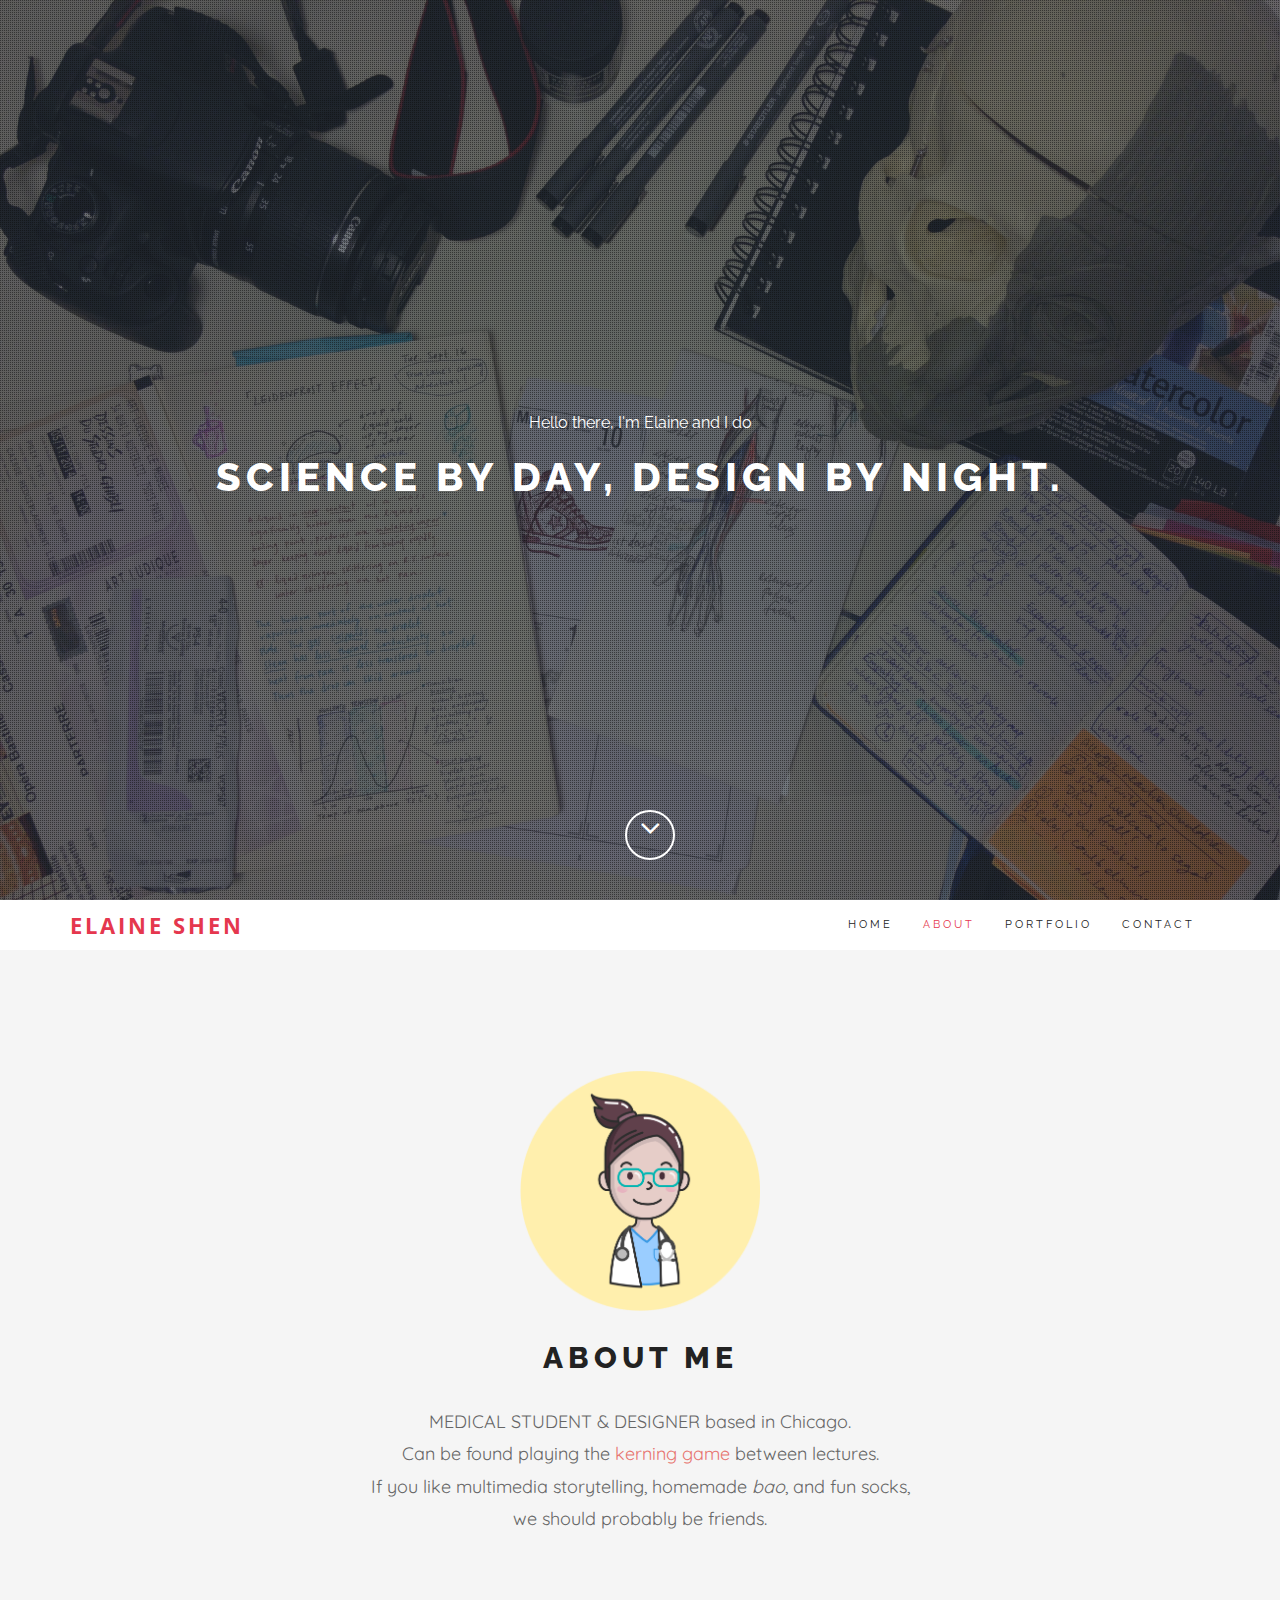
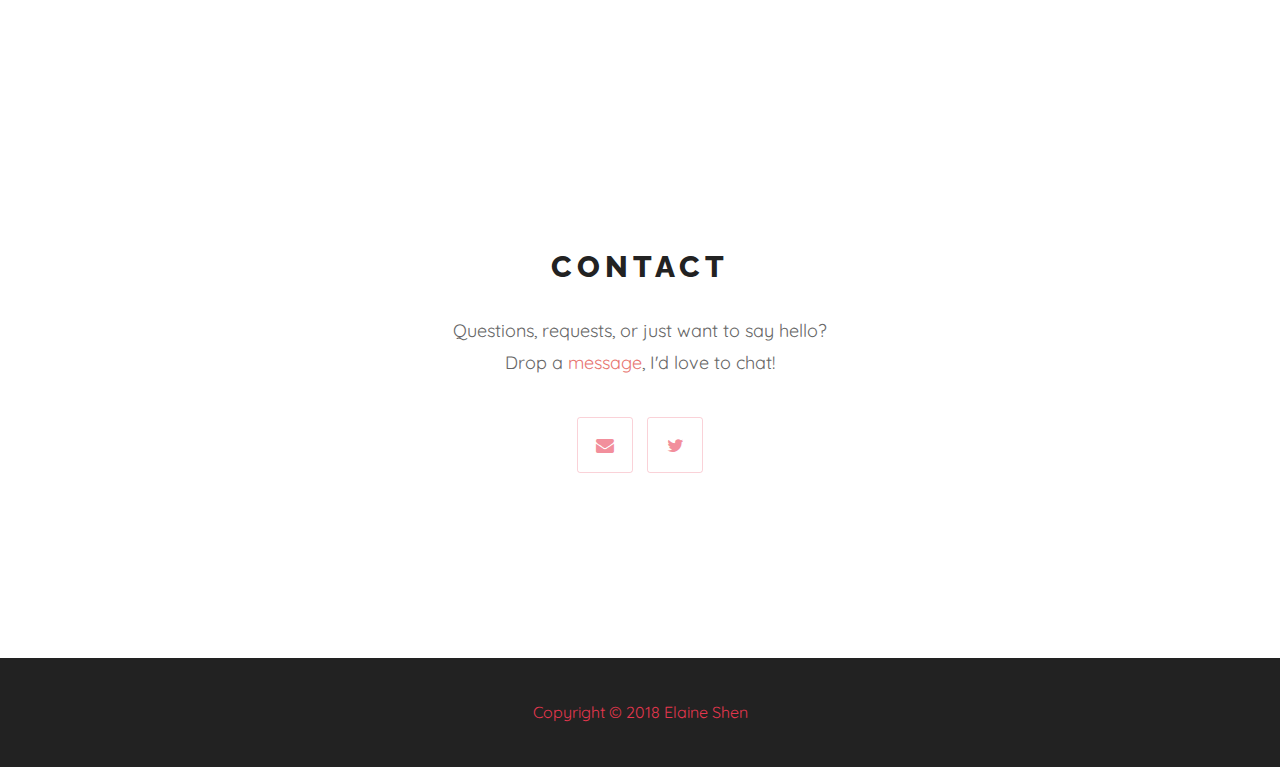
==== index.html @ 1cf5245b "first upload" ====
<!DOCTYPE html>
<html lang="en">
<head>
	<meta charset="UTF-8">
	<meta name="viewport" content="width=device-width, initial-scale=1.0">
	<meta name="description" content="">
	<meta name="author" content="">

	<title>Elaine Shen</title>

	<!-- CSS -->
	<link href="assets/bootstrap/css/bootstrap.min.css" rel="stylesheet" media="screen">
	<link href="assets/css/font-awesome.min.css" rel="stylesheet" media="screen">
	<link href="assets/css/simple-line-icons.css" rel="stylesheet" media="screen">
	<link href="assets/css/animate.css" rel="stylesheet">

    
	<!-- Custom styles CSS -->
	<link href="assets/css/style.css" rel="stylesheet" media="screen">
    
    <script src="assets/js/modernizr.custom.js"></script>
       
</head>
<body>

	<!-- Preloader -->

	<div id="preloader">
		<div id="status"></div>
	</div>

	<!-- Home start -->

	<section id="home" class="pfblock-image screen-height">
        <div class="home-overlay"></div>
		<div class="intro">
			<div class="start">Hello there, I'm Elaine and I do</div>
			<h1>Science by day, design by night.</h1>
		</div>

        <a href="#about">
		<div class="scroll-down">
            <span>
                <i class="fa fa-angle-down fa-2x"></i>
            </span>
		</div>
        </a>

	</section>

	<!-- Home end -->

	<!-- Navigation start -->

	<header class="header">

		<nav class="navbar navbar-custom" role="navigation">

			<div class="container">

				<div class="navbar-header">
					<button type="button" class="navbar-toggle" data-toggle="collapse" data-target="#custom-collapse">
						<span class="sr-only">Toggle navigation</span>
						<span class="icon-bar"></span>
						<span class="icon-bar"></span>
						<span class="icon-bar"></span>
					</button>
					<a class="navbar-brand" href="index.html">elaine shen</a>
				</div>

				<div class="collapse navbar-collapse" id="custom-collapse">
					<ul class="nav navbar-nav navbar-right">
						<li><a href="#home">Home</a></li>
						<li><a href="#about">About</a></li>
                        <li><a href="#portfolio">Portfolio</a></li>
                        <!--<li><a href="#resume">Resume</a></li>-->
						<!--<li><a href="#testimonials">Testimonials</a></li>-->
						<li><a href="#contact">Contact</a></li>
					</ul>
				</div>

			</div><!-- .container -->

		</nav>

	</header>

	<!-- Navigation end -->

    <!-- about start -->

	<section id="about" class="pfblock pfblock-gray">
		<div class="container">

			<div class="row">

				<div class="col-sm-6 col-sm-offset-3">
					<center><img src="assets/images/elaine_scrubs_circle.png" alt="prof_pic" style="width:240px;height:240px;"></center>
					<br>


						<h2 class="pfblock-title"> About Me</h2>
						<div class="pfblock-subtitle">
							<div>MEDICAL STUDENT & DESIGNER based in Chicago. <br>Can be found playing the <a href link="http://type.method.ac/" target="_blank">kerning game</a> between lectures. <br>If you like multimedia storytelling, homemade <i>bao</i>, and fun socks, we should probably be friends.</div><br><br>
<!--underline hover button
<div class="row">
<div class="col-sm-12">
<section class="under">
  <a>
    <span class="text" onclick="window.open('resume.pdf','mywindow');" style="cursor: pointer;"><strong>RESUME</strong></span>
    <span class="line -right"></span>
    <span class="line -top"></span>
    <span class="line -left"></span>
    <span class="line -bottom"></span>
  </a>
</section>
</div> -->

				</div>

			</div><!-- .row -->
		</div><!-- .container -->
	</section>

	<!-- Services end -->
    
	<!-- Portfolio start -->

	<section id="portfolio" class="pfblock">
		<div class="container">
			
			<div class="row">
				<div class="col-sm-6 col-sm-offset-3">
					<div class="pfblock-header wow fadeInUp">
						<h2 class="pfblock-title">Portfolio</h2>
						<div class="pfblock-subtitle">
							I practice storytelling through a diverse array of media. Check out each project to see my creative process.

						</div>
					</div>
				</div>

			</div><!-- .row end -->

            <div class="row"> <!--grid row-->
                
                <!-- box1 -->
                <div class="col-xs-12 col-sm-6 col-md-6">
                    <div class="grid wow zoomIn" onclick="window.open('graphics.html','mywindow');" style="cursor: pointer;">
                        <figure class="effect-bubba">
                            <img src="assets/images/spacey_empty.jpg" alt="img01"/>
                            <figcaption>
                                <h2>Graphic <span>Design</span></h2>
                                <p>Various graphics I've made for magazines, self study, and commission. <br>After Effects, Illustrator, Photoshop<br> </p>
                            </figcaption>			
                        </figure>
                    </div>
                </div>


                <!-- box2 -->
                <div class="col-xs-12 col-sm-6 col-md-6">
                    <div class="grid wow zoomIn" onclick="window.open('https://medium.com/@elainezshen/diy-electronic-drumset-for-drummania-bbcb6524e335','mywindow');" style="cursor: pointer;">
                        <figure class="effect-bubba">
                            <img src="assets/images/edrum_small.jpg" alt="img01"/>
                            <figcaption>
                                <h2>DIY ELECTRONIC <span>DRUMSET</span></h2>
                                <p>Modded game controller + arduino --> electronic drums for DrumMania</p>
                            </figcaption>			
                        </figure>
                    </div>
                </div>

                                <!-- box3 -->
                <div class="col-xs-12 col-sm-6 col-md-6">
                    <div class="grid wow zoomIn" onclick="window.open('interactive.html','mywindow');" style="cursor: pointer;">
                        <figure class="effect-bubba">
                            <img src="assets/images/cuba_small.jpg" alt="img01"/>
                            <figcaption>
                                <h2>INTERACTIVE<span><br>JOURNALISM</span></h2>
                                <p> A case on study abroad experiences in Cuba. <br>HTML, CSS, D3.js, data visualization</p>
                            </figcaption>			
                        </figure>
                    </div>
                </div>

    			<!-- box4 -->
                <div class="col-xs-12 col-sm-6 col-md-6">
                    <div class="grid wow zoomIn" onclick="window.open('ipad.html','mywindow');" style="cursor: pointer;">
                        <figure class="effect-bubba">
                            <img src="assets/images/public_health_cover.png" alt="img01"/>
                            <figcaption>
                                <h2>ART & <span>PUBLIC HEALTH</span></h2>
                                <p>Interactive News iPad App: Digital Publishing, InDesign, Illustrator</p>
                            </figcaption>			
                        </figure>
                    </div>
                </div>  
            
                <!-- box5 -->
                <div class="col-xs-12 col-sm-6 col-md-6">
                    <div class="grid wow zoomIn" onclick="window.open('ignite_portfolio.pdf','mywindow');" style="cursor: pointer;">
                        <figure class="effect-bubba">
                            <img src="assets/images/lurie_hospital.jpg" alt="lurie_hospital"/>
                            <figcaption>
                                <h2>Hand Hygiene Campaign<br><span>Lurie Children's Hospital</span></h2>
                                <p>User Experience Design, <br>healthcare quality & safety, branding</p>
                            </figcaption>			
                        </figure>
                    </div>
                </div>

                <!-- box6 -->
                <div class="col-xs-12 col-sm-6 col-md-6">
                    <div class="grid wow zoomIn" onclick="window.open('diabetes.html','mywindow');" style="cursor: pointer;">
                        <figure class="effect-bubba">
                            <img src="assets/images/beijing_bg.png" alt="beijing"/>
                            <figcaption>
                                <h2>Global Health <span><br>Ethnography</span></h2>
                                <p>Stories from Beijing, China on the Role of Family Support within Diabetic Communities</p>
                            </figcaption>			
                        </figure>
                    </div>
                </div>
            </div> <!--end grid row -->

		</div><!-- .container -->

	</section>

	<!-- Portfolio end -->

	<!-- Contact start -->

	<section id="contact" class="pfblock">
		<div class="container">
			<div class="row">

				<div class="col-sm-6 col-sm-offset-3">

					<div class="pfblock-header">
						<h2 class="pfblock-title">Contact</h2>
						<div class="pfblock-subtitle">
							Questions, requests, or just want to say hello?<br>Drop a <a href="mailto:elainezshen@email.com"> message</a>, I'd love to chat!</br></br>
						</div>

			<div class="row">

				<div class="col-sm-12">
					<ul class="social-links">
						<li><a href="mailto:elainezshen@email.com" target="_blank class="wow fadeInUp" data-wow-delay=".1s"><i class="fa fa-envelope"></i></a></li>
						<li><a href="https://twitter.com/elainezshen" target="_blank class="wow fadeInUp" data-wow-delay=".3s"><i class="fa fa-twitter"></i></a></li>
						
					</ul>
				</div>

			</div>
					

				</div>

			</div><!-- .row -->

			
		</div><!-- .container -->
	</section>

	<!-- Contact end -->

	<!-- Footer start -->

	<footer id="footer">
		<div class="container">
			<div class="row">

				<p class="copyright">
                        Copyright © 2018 Elaine Shen </a>
				</p>

			</div><!-- .row -->
		</div><!-- .container -->
	</footer>

	<!-- Footer end -->

	<!-- Scroll to top -->

	<div class="scroll-up">
		<a href="#home"><i class="fa fa-angle-up"></i></a>
	</div>
    
    <!-- Scroll to top end-->

	<!-- Javascript files -->

	<script src="assets/js/jquery-1.11.1.min.js"></script>
	<script src="assets/bootstrap/js/bootstrap.min.js"></script>
	<script src="assets/js/jquery.parallax-1.1.3.js"></script>
	<script src="assets/js/imagesloaded.pkgd.js"></script>
	<script src="assets/js/jquery.sticky.js"></script>
	<script src="assets/js/smoothscroll.js"></script>
	<script src="assets/js/wow.min.js"></script>
    <script src="assets/js/jquery.easypiechart.js"></script>
    <script src="assets/js/waypoints.min.js"></script>
    <script src="assets/js/jquery.cbpQTRotator.js"></script>
	<script src="assets/js/custom.js"></script>

</body>
</html>
---- assets/css/simple-line-icons.css ----
@font-face {
	font-family: 'Simple-Line-Icons';
	src:url('../fonts/Simple-Line-Icons.eot');
	src:url('../fonts/Simple-Line-Icons.eot?#iefix') format('embedded-opentype'),
		url('../fonts/Simple-Line-Icons.woff') format('woff'),
		url('../fonts/Simple-Line-Icons.ttf') format('truetype'),
		url('../fonts/Simple-Line-Icons.svg#Simple-Line-Icons') format('svg');
	font-weight: normal;
	font-style: normal;
}

/* Use the following CSS code if you want to use data attributes for inserting your icons */
[data-icon]:before {
	font-family: 'Simple-Line-Icons';
	content: attr(data-icon);
	speak: none;
	font-weight: normal;
	font-variant: normal;
	text-transform: none;
	line-height: 1;
	-webkit-font-smoothing: antialiased;
	-moz-osx-font-smoothing: grayscale;
}

/* Use the following CSS code if you want to have a class per icon */
/*
Instead of a list of all class selectors,
you can use the generic selector below, but it's slower:
[class*="icon-"] {
*/
.icon-user-female, .icon-user-follow, .icon-user-following, .icon-user-unfollow, .icon-trophy, .icon-screen-smartphone, .icon-screen-desktop, .icon-plane, .icon-notebook, .icon-moustache, .icon-mouse, .icon-magnet, .icon-energy, .icon-emoticon-smile, .icon-disc, .icon-cursor-move, .icon-crop, .icon-credit-card, .icon-chemistry, .icon-user, .icon-speedometer, .icon-social-youtube, .icon-social-twitter, .icon-social-tumblr, .icon-social-facebook, .icon-social-dropbox, .icon-social-dribbble, .icon-shield, .icon-screen-tablet, .icon-magic-wand, .icon-hourglass, .icon-graduation, .icon-ghost, .icon-game-controller, .icon-fire, .icon-eyeglasses, .icon-envelope-open, .icon-envelope-letter, .icon-bell, .icon-badge, .icon-anchor, .icon-wallet, .icon-vector, .icon-speech, .icon-puzzle, .icon-printer, .icon-present, .icon-playlist, .icon-pin, .icon-picture, .icon-map, .icon-layers, .icon-handbag, .icon-globe-alt, .icon-globe, .icon-frame, .icon-folder-alt, .icon-film, .icon-feed, .icon-earphones-alt, .icon-earphones, .icon-drop, .icon-drawer, .icon-docs, .icon-directions, .icon-direction, .icon-diamond, .icon-cup, .icon-compass, .icon-call-out, .icon-call-in, .icon-call-end, .icon-calculator, .icon-bubbles, .icon-briefcase, .icon-book-open, .icon-basket-loaded, .icon-basket, .icon-bag, .icon-action-undo, .icon-action-redo, .icon-wrench, .icon-umbrella, .icon-trash, .icon-tag, .icon-support, .icon-size-fullscreen, .icon-size-actual, .icon-shuffle, .icon-share-alt, .icon-share, .icon-rocket, .icon-question, .icon-pie-chart, .icon-pencil, .icon-note, .icon-music-tone-alt, .icon-music-tone, .icon-microphone, .icon-loop, .icon-logout, .icon-login, .icon-list, .icon-like, .icon-home, .icon-grid, .icon-graph, .icon-equalizer, .icon-dislike, .icon-cursor, .icon-control-start, .icon-control-rewind, .icon-control-play, .icon-control-pause, .icon-control-forward, .icon-control-end, .icon-calendar, .icon-bulb, .icon-bar-chart, .icon-arrow-up, .icon-arrow-right, .icon-arrow-left, .icon-arrow-down, .icon-ban, .icon-bubble, .icon-camcorder, .icon-camera, .icon-check, .icon-clock, .icon-close, .icon-cloud-download, .icon-cloud-upload, .icon-doc, .icon-envelope, .icon-eye, .icon-flag, .icon-folder, .icon-heart, .icon-info, .icon-key, .icon-link, .icon-lock, .icon-lock-open, .icon-magnifier, .icon-magnifier-add, .icon-magnifier-remove, .icon-paper-clip, .icon-paper-plane, .icon-plus, .icon-pointer, .icon-power, .icon-refresh, .icon-reload, .icon-settings, .icon-star, .icon-symbol-female, .icon-symbol-male, .icon-target, .icon-volume-1, .icon-volume-2, .icon-volume-off, .icon-users {
	font-family: 'Simple-Line-Icons';
	speak: none;
	font-style: normal;
	font-weight: normal;
	font-variant: normal;
	text-transform: none;
	line-height: 1;
	-webkit-font-smoothing: antialiased;
}
.icon-user-female:before {
	content: "\e000";
}
.icon-user-follow:before {
	content: "\e002";
}
.icon-user-following:before {
	content: "\e003";
}
.icon-user-unfollow:before {
	content: "\e004";
}
.icon-trophy:before {
	content: "\e006";
}
.icon-screen-smartphone:before {
	content: "\e010";
}
.icon-screen-desktop:before {
	content: "\e011";
}
.icon-plane:before {
	content: "\e012";
}
.icon-notebook:before {
	content: "\e013";
}
.icon-moustache:before {
	content: "\e014";
}
.icon-mouse:before {
	content: "\e015";
}
.icon-magnet:before {
	content: "\e016";
}
.icon-energy:before {
	content: "\e020";
}
.icon-emoticon-smile:before {
	content: "\e021";
}
.icon-disc:before {
	content: "\e022";
}
.icon-cursor-move:before {
	content: "\e023";
}
.icon-crop:before {
	content: "\e024";
}
.icon-credit-card:before {
	content: "\e025";
}
.icon-chemistry:before {
	content: "\e026";
}
.icon-user:before {
	content: "\e005";
}
.icon-speedometer:before {
	content: "\e007";
}
.icon-social-youtube:before {
	content: "\e008";
}
.icon-social-twitter:before {
	content: "\e009";
}
.icon-social-tumblr:before {
	content: "\e00a";
}
.icon-social-facebook:before {
	content: "\e00b";
}
.icon-social-dropbox:before {
	content: "\e00c";
}
.icon-social-dribbble:before {
	content: "\e00d";
}
.icon-shield:before {
	content: "\e00e";
}
.icon-screen-tablet:before {
	content: "\e00f";
}
.icon-magic-wand:before {
	content: "\e017";
}
.icon-hourglass:before {
	content: "\e018";
}
.icon-graduation:before {
	content: "\e019";
}
.icon-ghost:before {
	content: "\e01a";
}
.icon-game-controller:before {
	content: "\e01b";
}
.icon-fire:before {
	content: "\e01c";
}
.icon-eyeglasses:before {
	content: "\e01d";
}
.icon-envelope-open:before {
	content: "\e01e";
}
.icon-envelope-letter:before {
	content: "\e01f";
}
.icon-bell:before {
	content: "\e027";
}
.icon-badge:before {
	content: "\e028";
}
.icon-anchor:before {
	content: "\e029";
}
.icon-wallet:before {
	content: "\e02a";
}
.icon-vector:before {
	content: "\e02b";
}
.icon-speech:before {
	content: "\e02c";
}
.icon-puzzle:before {
	content: "\e02d";
}
.icon-printer:before {
	content: "\e02e";
}
.icon-present:before {
	content: "\e02f";
}
.icon-playlist:before {
	content: "\e030";
}
.icon-pin:before {
	content: "\e031";
}
.icon-picture:before {
	content: "\e032";
}
.icon-map:before {
	content: "\e033";
}
.icon-layers:before {
	content: "\e034";
}
.icon-handbag:before {
	content: "\e035";
}
.icon-globe-alt:before {
	content: "\e036";
}
.icon-globe:before {
	content: "\e037";
}
.icon-frame:before {
	content: "\e038";
}
.icon-folder-alt:before {
	content: "\e039";
}
.icon-film:before {
	content: "\e03a";
}
.icon-feed:before {
	content: "\e03b";
}
.icon-earphones-alt:before {
	content: "\e03c";
}
.icon-earphones:before {
	content: "\e03d";
}
.icon-drop:before {
	content: "\e03e";
}
.icon-drawer:before {
	content: "\e03f";
}
.icon-docs:before {
	content: "\e040";
}
.icon-directions:before {
	content: "\e041";
}
.icon-direction:before {
	content: "\e042";
}
.icon-diamond:before {
	content: "\e043";
}
.icon-cup:before {
	content: "\e044";
}
.icon-compass:before {
	content: "\e045";
}
.icon-call-out:before {
	content: "\e046";
}
.icon-call-in:before {
	content: "\e047";
}
.icon-call-end:before {
	content: "\e048";
}
.icon-calculator:before {
	content: "\e049";
}
.icon-bubbles:before {
	content: "\e04a";
}
.icon-briefcase:before {
	content: "\e04b";
}
.icon-book-open:before {
	content: "\e04c";
}
.icon-basket-loaded:before {
	content: "\e04d";
}
.icon-basket:before {
	content: "\e04e";
}
.icon-bag:before {
	content: "\e04f";
}
.icon-action-undo:before {
	content: "\e050";
}
.icon-action-redo:before {
	content: "\e051";
}
.icon-wrench:before {
	content: "\e052";
}
.icon-umbrella:before {
	content: "\e053";
}
.icon-trash:before {
	content: "\e054";
}
.icon-tag:before {
	content: "\e055";
}
.icon-support:before {
	content: "\e056";
}
.icon-size-fullscreen:before {
	content: "\e057";
}
.icon-size-actual:before {
	content: "\e058";
}
.icon-shuffle:before {
	content: "\e059";
}
.icon-share-alt:before {
	content: "\e05a";
}
.icon-share:before {
	content: "\e05b";
}
.icon-rocket:before {
	content: "\e05c";
}
.icon-question:before {
	content: "\e05d";
}
.icon-pie-chart:before {
	content: "\e05e";
}
.icon-pencil:before {
	content: "\e05f";
}
.icon-note:before {
	content: "\e060";
}
.icon-music-tone-alt:before {
	content: "\e061";
}
.icon-music-tone:before {
	content: "\e062";
}
.icon-microphone:before {
	content: "\e063";
}
.icon-loop:before {
	content: "\e064";
}
.icon-logout:before {
	content: "\e065";
}
.icon-login:before {
	content: "\e066";
}
.icon-list:before {
	content: "\e067";
}
.icon-like:before {
	content: "\e068";
}
.icon-home:before {
	content: "\e069";
}
.icon-grid:before {
	content: "\e06a";
}
.icon-graph:before {
	content: "\e06b";
}
.icon-equalizer:before {
	content: "\e06c";
}
.icon-dislike:before {
	content: "\e06d";
}
.icon-cursor:before {
	content: "\e06e";
}
.icon-control-start:before {
	content: "\e06f";
}
.icon-control-rewind:before {
	content: "\e070";
}
.icon-control-play:before {
	content: "\e071";
}
.icon-control-pause:before {
	content: "\e072";
}
.icon-control-forward:before {
	content: "\e073";
}
.icon-control-end:before {
	content: "\e074";
}
.icon-calendar:before {
	content: "\e075";
}
.icon-bulb:before {
	content: "\e076";
}
.icon-bar-chart:before {
	content: "\e077";
}
.icon-arrow-up:before {
	content: "\e078";
}
.icon-arrow-right:before {
	content: "\e079";
}
.icon-arrow-left:before {
	content: "\e07a";
}
.icon-arrow-down:before {
	content: "\e07b";
}
.icon-ban:before {
	content: "\e07c";
}
.icon-bubble:before {
	content: "\e07d";
}
.icon-camcorder:before {
	content: "\e07e";
}
.icon-camera:before {
	content: "\e07f";
}
.icon-check:before {
	content: "\e080";
}
.icon-clock:before {
	content: "\e081";
}
.icon-close:before {
	content: "\e082";
}
.icon-cloud-download:before {
	content: "\e083";
}
.icon-cloud-upload:before {
	content: "\e084";
}
.icon-doc:before {
	content: "\e085";
}
.icon-envelope:before {
	content: "\e086";
}
.icon-eye:before {
	content: "\e087";
}
.icon-flag:before {
	content: "\e088";
}
.icon-folder:before {
	content: "\e089";
}
.icon-heart:before {
	content: "\e08a";
}
.icon-info:before {
	content: "\e08b";
}
.icon-key:before {
	content: "\e08c";
}
.icon-link:before {
	content: "\e08d";
}
.icon-lock:before {
	content: "\e08e";
}
.icon-lock-open:before {
	content: "\e08f";
}
.icon-magnifier:before {
	content: "\e090";
}
.icon-magnifier-add:before {
	content: "\e091";
}
.icon-magnifier-remove:before {
	content: "\e092";
}
.icon-paper-clip:before {
	content: "\e093";
}
.icon-paper-plane:before {
	content: "\e094";
}
.icon-plus:before {
	content: "\e095";
}
.icon-pointer:before {
	content: "\e096";
}
.icon-power:before {
	content: "\e097";
}
.icon-refresh:before {
	content: "\e098";
}
.icon-reload:before {
	content: "\e099";
}
.icon-settings:before {
	content: "\e09a";
}
.icon-star:before {
	content: "\e09b";
}
.icon-symbol-female:before {
	content: "\e09c";
}
.icon-symbol-male:before {
	content: "\e09d";
}
.icon-target:before {
	content: "\e09e";
}
.icon-volume-1:before {
	content: "\e09f";
}
.icon-volume-2:before {
	content: "\e0a0";
}
.icon-volume-off:before {
	content: "\e0a1";
}
.icon-users:before {
	content: "\e001";
}
---- assets/css/style.css ----
@import url(http://fonts.googleapis.com/css?family=Raleway:400,300,500,700,800);
@import url(http://fonts.googleapis.com/css?family=open+sans);
@import url(http://fonts.googleapis.com/css?family=montserrat);
@import url(http://fonts.googleapis.com/css?family=quicksand:400,300,500,700,800);



/*!
 * Clean v2.0.0
 * Homepage: http://scripteden.com
 * Copyright 2015 Script Eden
 * Licensed under MIT
*/

body {
	font: 300 16px/1.8 'quicksand', sans-serif;
	color: #666;
	overflow-x: hidden;
	font-weight:400;
}

img {
	max-width: 100%;
	height: auto;
}

a {
	color: #E7746F;
}

a:hover {
	text-decoration: none;
	color: #999;
}

/* ---------------------------------------------- /*
 * Transition elsements
/* ---------------------------------------------- */


.navbar a,
.form-control {
	-webkit-transition: all 0.4s ease-in-out 0s;
	   -moz-transition: all 0.4s ease-in-out 0s;
		-ms-transition: all 0.4s ease-in-out 0s;
		 -o-transition: all 0.4s ease-in-out 0s;
			transition: all 0.4s ease-in-out 0s;
}

a,
.btn {
	-webkit-transition: all 0.125s ease-in-out 0s;
	   -moz-transition: all 0.125s ease-in-out 0s;
		-ms-transition: all 0.125s ease-in-out 0s;
		 -o-transition: all 0.125s ease-in-out 0s;
			transition: all 0.125s ease-in-out 0s;
}

/* ---------------------------------------------- /*
 * Reset box-shadow
/* ---------------------------------------------- */

.btn,
.form-control,
.form-control:hover,
.form-control:focus,
.navbar-custom .dropdown-menu {
	-webkit-box-shadow: none;
			box-shadow: none;
}

/* ---------------------------------------------- /*
 * Typography
/* ---------------------------------------------- */

h1, h2, h3, h4, h5, h6 {
	font: 700 40px/1.2 raleway, sans-serif;
	text-transform: uppercase;
	letter-spacing: 5px;
	margin: 5px 0 5px;
	color: #222;
}

h2 {
	font-size: 30px;
	margin: 0 0 30px;
}

h3 {
	font-size: 13px;
	letter-spacing: 1px;
	margin: 0 0 5px;
}

h4 {
	font-size: 12px;
	letter-spacing: 1px;
}

h5 {
	font-size: 12px;
	letter-spacing: 1px;
	font-weight: 400;
}

h6 {
	font-size: 11px;
	letter-spacing: 1px;
	font-weight: 400;
}

/* ---------------------------------------------- /*
 * Reset border-radius
/* ---------------------------------------------- */

.btn,
.iconbox,
.progress,
#filter li,
.scroll-up a,
.form-control,
.input-group-addon {
	-webkit-border-radius: 0px;
	   -moz-border-radius: 0px;
		 -o-border-radius: 0px;
			border-radius: 0px;
}


/* ---------------------------------------------- /*
 * Input-group
/* ---------------------------------------------- */

.input-group .form-control {
	z-index: auto;
}

.input-group-addon {
	background: #D8E1E4;
	border: 2px solid #D8E1E4;
	padding: 6px 15px;
	font-weight: 700;
}

/* ---------------------------------------------- /*
 * Inputs styles
/* ---------------------------------------------- */

.form-control {
	background: #FFF;
	border: 1px solid #D8E1E4;
	font-size: 12px;
	padding: 0 15px;
}

.form-control:focus{
    border-color: rgba(135, 135, 135, 0.7);
}

.input-lg,
.form-horizontal .form-group-lg .form-control {
	height: 38px;
	font-size: 13px;
}

.input-sm,
.form-horizontal .form-group-sm .form-control {
	font-size: 11px;
	height: 30px;
}

textarea.form-control {
	padding: 15px;
    max-width: 100%;
    min-width: 100%;
}

/* ---------------------------------------------- /*
 * Custom button style
/* ---------------------------------------------- */

.btn {
	font-family: raleway, sans-serif;
	text-transform: uppercase; 
	letter-spacing: 2px;
	font-size: 25px;
	padding: 8px 26px;
	border: 0;
}

.btn:hover,
.btn:focus,
.btn:active,
.btn.active {
	outline: inherit !important;
}

/* Button size */

.btn-lg,
.btn-group-lg > .btn {
	letter-spacing: 3px;
	padding: 20px 35px;
	border-radius: 20px;
	font-size: 20px;
	cursor: pointer;
	border-color: rgba(229, 55, 78, 0.8);
	background: rgba(229, 55, 78, 0.8);
    color: #fff;
    transition: 0.3s;
}
.btn-lg:hover,
.btn-group-lg > .btn:hover{
    background: #fff;
    border-color: rgba(229, 55, 78, 0.8);
    color: rgba(229, 55, 78);
}

.btn-sm,
.btn-group-sm > .btn {
	padding: 6px 25px;
	font-size: 11px;
}

.btn-xs,
.btn-group-xs > .btn {
	padding: 5px 25px;
	font-size: 10px;
}

.btn .icon-before {
	margin-right: 6px;
}

.btn .icon-after {
	margin-left: 6px;
}

/* ---------------------------------------------- /*
 * General Styles
/* ---------------------------------------------- */

.pfblock {
	padding: 120px 0 100px;
}

.pfblock-gray {
	background: #f5f5f5;
}

.pfblock-image {
	padding: 0;
}

.calltoaction h1,
.calltoaction h2,
.calltoaction h3,
.calltoaction h4,
.calltoaction h5,
.calltoaction h6,
.pfblock-image,
.pfblock-image h1,
.pfblock-image h2,
.pfblock-image h3,
.pfblock-image h4,
.pfblock-image h5,
.pfblock-image h6 {
	color: #fff;
}

.pfblock-header {
	text-align: center;
	margin: 0 0 60px;
}

.pfblock-header-left {
	text-align: left;
}

.pfblock-header-left .pfblock-line {
	width: inherit;
	margin: 30px 0;
}

.pfblock-title{
    font-weight: 800;
}

.pfblock-subtitle {
	font-family: quicksand, "Times New Roman", Times, sans-serif;
	font-style: normal;
	font-weight: 400;
	font-size: 18px;
}

.pfblock-line {
	background: rgba(135, 135, 135, 0.5);
	width: 100px;
	height: 1px;
	margin: 30px auto;
}

.pfblock-icon {
	font-size: 32px;
}
.calltoaction *{
    text-align: center;
}
.calltoaction {
    background: url(../images/item-3.JPG);
	background-color: #222;
	background-repeat: no-repeat;
	background-position: 0 0;
	-webkit-background-size: cover;
	   -moz-background-size: cover;
		 -o-background-size: cover;
			background-size: cover;
	padding: 50px 0;
	color: #999;
}

.calltoaction h2 {
	font-size: 20px;
	letter-spacing: 1px;
	margin-bottom: 5px;
}

.calltoaction-decription{
    padding-top: 20px;
    padding-bottom: 30px;
    font-size: 20px;
    color: #fff;
}

.calltoaction-btn {
	text-align: center;
}

.calltoaction-btn > .btn {
    background: rgba(255, 255, 255, .8);
    color: #111;
	margin-top: 5px;
	margin-bottom: 5px;
}
.calltoaction-btn > .btn:hover{
    background: #fff;
}

.long-down {
	margin-bottom: 40px;
}

/* ---------------------------------------------- /*
 * Home
/* ---------------------------------------------- */

#home {
	background: url("../images/cover3.JPG");
	background-color: #222;
	background-attachment: fixed;
	background-repeat: no-repeat;
	background-position: 50% 50%;
	-webkit-background-size: cover;
	   -moz-background-size: cover;
		 -o-background-size: cover;
			background-size: cover;
	padding: 0;
}

.home-overlay {
    background-color: rgba(44, 62, 80, 0.5);
    background-image: url("../images/pattern.png");
    background-repeat: repeat;
    height: 100%;
    left: 0;
    position: absolute;
    top: 0;
    width: 100%;
    z-index: 0;
}

.intro {
	position: absolute;
	width: 100%;
	top: 50%;
	left: 0;
	text-align: center;
	-webkit-transform: translate(0%, -50%);
	   -moz-transform: translate(0%, -50%);
		-ms-transform: translate(0%, -50%);
		 -o-transform: translate(0%, -50%);
			transform: translate(0%, -50%);
	padding: 0 15px;
}

.intro h1{
    font-weight: 800;
}

.start {
	font-family: Raleway, "Times New Roman", Times, sans-serif;
	font-size: 16px;
	font-style: normal;
	text-transform: none;
	margin: 15px 0;
}

/* ---------------------------------------------- /*
 * Servise
/* ---------------------------------------------- */

.iconbox {
	background: #fff;
	border-bottom: 1px solid #d4d4d4;
	text-align: center;
	padding: 40px 20px;
	margin: 0 0 20px;
}

.iconbox-icon {
	margin: 0 0 15px;
	font-size: 32px;
	color: #222;
}

.iconbox-title {
	margin: 0 0 15px;
	padding: 0;
}

/* ---------------------------------------------- /*
 * Skills
/* ---------------------------------------------- */

.chart {
    display: inline-block;
    height: 140px;
    margin: 50px 0;
    position: relative;
    text-align: center;
    width: 140px;
}
.chart canvas {
    left: 0;
    position: absolute;
    top: 0;
}
.percent {
    display: inline-block;
    font-size: 25px;
    font-weight: 300;
    line-height: 140px;
    z-index: 2;
}
.percent:after {
    content: "%";
    font-size: 50%;
    margin-left: 0.1em;
}

/* ---------------------------------------------- /*
 * Contact
/* ---------------------------------------------- */

.ajax-response {
	text-align: center;
}

/* ---------------------------------------------- /*
 * Footer
/* ---------------------------------------------- */

#footer {
	background: #222;
	text-align: center;
	padding: 40px 0;
	color: #e5374e;
}

.copyright {
	margin: 0;
}

.copyright a{
    border-bottom: 1px dotted #fff;
}

#footer span{
    animation-iteration-count: infinite;
    -webkit-animation-iteration-count: infinite;
    color: #ff5252;
}

.social-links {
	list-style: none;
	padding: 0;
	margin: 0 0 20px;
}

.social-links li {
	display: inline-block;
	margin: 5px;
}

.social-links a {
	width: 56px;
	height: 56px;
	display: block;
	line-height: 55px;
	text-align: center;
	border: 1px solid rgba(229, 32, 58, .2);
	-webkit-border-radius: 3px;
	   -moz-border-radius: 3px;
			border-radius: 3px;
	font-size: 18px;
	color: rgba(229, 32, 58, .5);
}

.social-links a:hover {
	border: 1px solid rgba(229, 32, 58, .8);
	color: rgba(229, 32, 58, .8);
}

/* ---------------------------------------------- /*
 * Navigation
/* ---------------------------------------------- */

.header {
	border-bottom: 1px solid #f5f5f5;
	position: relative;
	width: 100%;
	z-index: 998;
}

.navbar-custom {
	border: 0;
	border-radius: 0;
	margin: 0;
	text-transform: uppercase;
	font-family: Raleway, sans-serif;
	font-weight: medium;
}

.navbar-custom,
.navbar-custom .dropdown-menu {
	background: #fff;
	padding: 0;
}

.navbar-custom .navbar-brand,
.navbar-custom .navbar-nav > li > a,
.navbar-custom .navbar-nav .dropdown-menu > li > a {
	font-size: 11px;
	letter-spacing: 3px;
	color: #222;
}

.navbar-custom .nav li.active,
.navbar-custom .nav li a:hover,
.navbar-custom .nav li a:focus,
.navbar-custom .navbar-nav > li.active a {
	background: none;
	outline: 0;
	color: #e5374e;
}

.navbar-custom .navbar-brand {
	font-weight: 700;
	font-size: 22px;
    font-family: Open Sans, sans-serif;
    color: #e5374e;
}

.navbar-custom .dropdown-menu {
	border: 0;
	border-top: 2px solid #e5374e;
	border-radius: 0;
}

.navbar-custom .dropdown-menu > li > a {
	padding: 10px 20px;
}

.navbar-custom .nav .open > a,
.navbar-custom .dropdown-menu > li > a:hover,
.navbar-custom .dropdown-menu > li > a:focus {
	background: #f5f5f5;
}

.navbar-custom .navbar-toggle .icon-bar {
	background: #222;
}

/* ---------------------------------------------- /*
 * Scroll to top
/* ---------------------------------------------- */

.scroll-up {
	position: fixed;
	display: none;
	z-index: 999;
	bottom: 2em;
	right: 2em;
}

.scroll-up a {
	background-color: rgba(135, 135, 135, 0.5);
	display: block;
	width: 35px;
	height: 35px;
	text-align: center;
	color: #fff;
	font-size: 15px;
	line-height: 30px;
}

.scroll-up a:hover,
.scroll-up a:active {
	background-color: rgba(235, 235, 235, .8);
	color: #e7746f;
}

/* ---------------------------------------------- /*
 *Scroll Down
/* ---------------------------------------------- */

.scroll-down {
	position: absolute;
	left: 50%;
	bottom: 40px;
	border: 2px solid #fff;
	border-radius: 50%;
	height: 50px;
	width: 50px;
	margin-left: -15px;
	display: block;
	z-index: 10;
    text-align: center;
}

.scroll-down span{
    position: relative;
    color: #fff;
    -webkit-animation-name: drop;
	-webkit-animation-duration: 1s;
	-webkit-animation-timing-function: linear;
	-webkit-animation-delay: 0s;
	-webkit-animation-iteration-count: infinite;
	-webkit-animation-play-state: running;
	animation-name: drop;
	animation-duration: 1s;
	animation-timing-function: linear;
	animation-delay: 0s;
	animation-iteration-count: infinite;
	animation-play-state: running;
}

@-webkit-keyframes drop	{
	0%   { top:0px;  opacity: 0;}
	30%  { top:10px; opacity: 1;}
	100% { top:25px; opacity: 0;}
}

@keyframes drop	{
	0%   { top:0px;  opacity: 0;}
	30%  { top:10px; opacity: 1;}
	100% { top:25px; opacity: 0;}
}

/* ---------------------------------------------- /*
 * Preloader
/* ---------------------------------------------- */

#preloader {
	background: #FFF;
	bottom: 0;
	left: 0;
	position: fixed;
	right: 0;
	top: 0;
	z-index: 9999;
}

#status {
	background-image: url(../images/preloader.gif);
	background-position: center;
	background-repeat: no-repeat;
	height: 200px;
	left: 50%;
	margin: -100px 0 0 -100px;
	position: absolute;
	top: 50%;
	width: 200px;
}

/* ---------------------------------------------- /*
 * Media
/* ---------------------------------------------- */

@media (max-width: 767px) {

	.calltoaction {
		text-align: center;
	}

}

@media (max-width: 480px) {

	h1 {
		font-size: 34px;
		letter-spacing: 3px;
	}

	h2 {
		font-size: 24px;
		margin: 0 0 30px;
		letter-spacing: 3px;
	}

}


/*--------------------------------*/
/***** Portfolio Common style *****/
/*--------------------------------*/

.grid {
	position: relative;
	clear: both;
	margin: 0 auto;
	padding: 1em 0 4em;
	max-width: 100%;
	list-style: none;
	text-align: center;
}

.grid h2{
    font-size: 20px;
}

.grid figure {
	position: relative;
	float: left;
	overflow: hidden;
	margin: 10px 1%;
	min-width: 100%;
	max-width: 100%;
	height: auto;
	background: #3085a3;
	text-align: center;
	cursor: pointer;
}

.grid figure img {
	position: relative;
	display: block;
	min-height: auto;
	max-width: 100%;
	opacity: 0.8;
}

.grid figure figcaption {
	padding: 2em;
	color: #fff;
	text-transform: uppercase;
	font-size: 1.25em;
	-webkit-backface-visibility: hidden;
	backface-visibility: hidden;
}

.grid figure figcaption::before,
.grid figure figcaption::after {
	pointer-events: none;
}

.grid figure figcaption,
.grid figure figcaption > a {
	position: absolute;
	top: 0;
	left: 0;
	width: 100%;
	height: 100%;
}

/* Anchor will cover the whole item by default */
/* For some effects it will show as a button */
.grid figure figcaption > a {
	z-index: 1000;
	text-indent: 200%;
	white-space: nowrap;
	font-size: 0;
	opacity: 0;
}

.grid figure h2 {
	word-spacing: -0.15em;
	font-weight: 300;
}

.grid figure h2 span {
	font-weight: 800;
}

.grid figure h2,
.grid figure p {
	margin: 0;
}

.grid figure p {
	letter-spacing: 1px;
	font-size: 68.5%;
}

/*---------------*/
/***** Bubba *****/
/*---------------*/

figure.effect-bubba {
	background: #9e5406;
}

figure.effect-bubba img {
	opacity: 0.7;
	-webkit-transition: opacity 0.35s;
	transition: opacity 0.35s;
}

figure.effect-bubba:hover img {
	opacity: 0.4;
}

figure.effect-bubba figcaption::before,
figure.effect-bubba figcaption::after {
	position: absolute;
	top: 30px;
	right: 30px;
	bottom: 30px;
	left: 30px;
	content: '';
	opacity: 0;
	-webkit-transition: opacity 0.35s, -webkit-transform 0.35s;
	transition: opacity 0.35s, transform 0.35s;
}

figure.effect-bubba figcaption::before {
	border-top: 1px solid #fff;
	border-bottom: 1px solid #fff;
	-webkit-transform: scale(0,1);
	transform: scale(0,1);
}

figure.effect-bubba figcaption::after {
	border-right: 1px solid #fff;
	border-left: 1px solid #fff;
	-webkit-transform: scale(1,0);
	transform: scale(1,0);
}

figure.effect-bubba h2 {
	padding-top: 10%;
	-webkit-transition: -webkit-transform 0.35s;
	transition: transform 0.35s;
	-webkit-transform: translate3d(0,-20px,0);
	transform: translate3d(0,-20px,0);
    color: #fff;
}

figure.effect-bubba p {
	padding: 20px 2.5em;
	opacity: 0;
	-webkit-transition: opacity 0.35s, -webkit-transform 0.35s;
	transition: opacity 0.35s, transform 0.35s;
	-webkit-transform: translate3d(0,20px,0);
	transform: translate3d(0,20px,0);
}

figure.effect-bubba:hover figcaption::before,
figure.effect-bubba:hover figcaption::after {
	opacity: 1;
	-webkit-transform: scale(1);
	transform: scale(1);
}

figure.effect-bubba:hover h2,
figure.effect-bubba:hover p {
	opacity: 1;
	-webkit-transform: translate3d(0,0,0);
	transform: translate3d(0,0,0);
}

/*-----------------------*/
/***** Quote Rotator *****/
/*-----------------------*/

.cbp-qtrotator {
	position: relative;
	margin: 3em auto 0em auto;
	max-width: 90%;
	width: 90%;
}

.cbp-qtrotator .cbp-qtcontent {
	position: absolute;
	min-height: 200px;
	border-top: 1px solid #f4f4f4;
	border-bottom: 1px solid #f4f4f4;
	padding: 2em 0;
	top: 0;
	z-index: 0;
	opacity: 0;
	width: 100%;
}

.no-js .cbp-qtrotator .cbp-qtcontent {
	border-bottom: none;
}

.cbp-qtrotator .cbp-qtcontent.cbp-qtcurrent,
.no-js .cbp-qtrotator .cbp-qtcontent {
	position: relative; 
	z-index: 100;
	pointer-events: auto;
	opacity: 1;
}

.cbp-qtrotator .cbp-qtcontent:before,
.cbp-qtrotator .cbp-qtcontent:after {
	content: " ";
	display: table;
}

.cbp-qtrotator .cbp-qtcontent:after {
	clear: both;
}

.cbp-qtprogress {
	position: absolute;
	background: #FF5252;
	height: 1px;
	width: 0%;
	top: 0;
	z-index: 1000;
}

.cbp-qtrotator blockquote {
	margin: 0;
	padding: 0;
    border: 0;
    font-size: 12px;
}

.cbp-qtrotator blockquote p {
	font-size: 2em;
	color: #888;
	font-weight: 300;
	margin: 0.4em 0 1em;
}

.cbp-qtrotator blockquote footer {
	font-size: 1.2em;
}

.cbp-qtrotator blockquote footer:before {
	content: '― ';
}

.cbp-qtrotator .cbp-qtcontent img {
	float: right;
	margin-left: 3em;
}

/* Example for media query */
@media screen and (max-width: 30.6em) { 

	.cbp-qtrotator {
		font-size: 70%;
	}

	.cbp-qtrotator img {
		width: 80px;
	}

}

/*================================================
underline and box
==================================================*/

section.under a {
  text-decoration: none;
  position: fixed;
  cursor: pointer;
  left: 70px;
  color: #e5374e;
  -webkit-transform: translate3d(-50%, -50%, 0);
  transform: translate3d(-50%, -50%, 0);
  padding: 0.7em calc(0.7em * 1.2);
  display: inline-block;
  border: 2px solid transparent;
  position: relative;
  font-size: 1.2em;
  letter-spacing: 0.07em; }
  a .text {
    font-family: raleway;
    -webkit-transform: translate3d(0, 0.7em, 0);
    transform: translate3d(0, 0.7em, 0);
    display: block;
    -webkit-transition: -webkit-transform 0.4s cubic-bezier(0.2, 0, 0, 1) 0.4s;
    transition: -webkit-transform 0.4s cubic-bezier(0.2, 0, 0, 1) 0.4s;
    -o-transition: transform 0.4s cubic-bezier(0.2, 0, 0, 1) 0.4s;
    transition: transform 0.4s cubic-bezier(0.2, 0, 0, 1) 0.4s;
    transition: transform 0.4s cubic-bezier(0.2, 0, 0, 1) 0.4s, -webkit-transform 0.4s cubic-bezier(0.2, 0, 0, 1) 0.4s; }
section.under  a:after {
    position: absolute;
    content: '';
    bottom: -6px;
    left: calc(0.7em * 1.2);
    right: calc(0.7em * 1.2);
    height: 3px;
    background: #e5374e;
    z-index: -1;
    -webkit-transition: right 0.2s cubic-bezier(0.04, 0.48, 0, 1) 0.6s, left 0.4s cubic-bezier(0.04, 0.48, 0, 1) 0.6s, -webkit-transform 0.8s cubic-bezier(1, 0, 0.37, 1) 0.2s;
    transition: right 0.2s cubic-bezier(0.04, 0.48, 0, 1) 0.6s, left 0.4s cubic-bezier(0.04, 0.48, 0, 1) 0.6s, -webkit-transform 0.8s cubic-bezier(1, 0, 0.37, 1) 0.2s;
    -o-transition: transform 0.8s cubic-bezier(1, 0, 0.37, 1) 0.2s, right 0.2s cubic-bezier(0.04, 0.48, 0, 1) 0.6s, left 0.4s cubic-bezier(0.04, 0.48, 0, 1) 0.6s;
    transition: transform 0.8s cubic-bezier(1, 0, 0.37, 1) 0.2s, right 0.2s cubic-bezier(0.04, 0.48, 0, 1) 0.6s, left 0.4s cubic-bezier(0.04, 0.48, 0, 1) 0.6s;
    transition: transform 0.8s cubic-bezier(1, 0, 0.37, 1) 0.2s, right 0.2s cubic-bezier(0.04, 0.48, 0, 1) 0.6s, left 0.4s cubic-bezier(0.04, 0.48, 0, 1) 0.6s, -webkit-transform 0.8s cubic-bezier(1, 0, 0.37, 1) 0.2s;
    -webkit-transform-origin: left;
    -ms-transform-origin: left;
    transform-origin: left; }

.line {
  position: absolute;
  background: #e5374e; }
  .line.-right, .line.-left {
    width: 3px;
    bottom: -3px;
    top: -3px;
    -webkit-transform: scale3d(1, 0, 1);
    transform: scale3d(1, 0, 1); }
  .line.-top, .line.-bottom {
    height: 3px;
    left: -3px;
    right: -3px;
    -webkit-transform: scale3d(0, 1, 1);
    transform: scale3d(0, 1, 1); }
  .line.-right {
    right: -3px;
    -webkit-transition: -webkit-transform 0.1s cubic-bezier(1, 0, 0.65, 1.01) 0.23s;
    transition: -webkit-transform 0.1s cubic-bezier(1, 0, 0.65, 1.01) 0.23s;
    -o-transition: transform 0.1s cubic-bezier(1, 0, 0.65, 1.01) 0.23s;
    transition: transform 0.1s cubic-bezier(1, 0, 0.65, 1.01) 0.23s;
    transition: transform 0.1s cubic-bezier(1, 0, 0.65, 1.01) 0.23s, -webkit-transform 0.1s cubic-bezier(1, 0, 0.65, 1.01) 0.23s;
    -webkit-transform-origin: top;
    -ms-transform-origin: top;
    transform-origin: top; }
  .line.-top {
    top: -3px;
    -webkit-transition: -webkit-transform 0.08s linear 0.43s;
    transition: -webkit-transform 0.08s linear 0.43s;
    -o-transition: transform 0.08s linear 0.43s;
    transition: transform 0.08s linear 0.43s;
    transition: transform 0.08s linear 0.43s, -webkit-transform 0.08s linear 0.43s;
    -webkit-transform-origin: left;
    -ms-transform-origin: left;
    transform-origin: left; }
  .line.-left {
    left: -3px;
    -webkit-transition: -webkit-transform 0.08s linear 0.51s;
    transition: -webkit-transform 0.08s linear 0.51s;
    -o-transition: transform 0.08s linear 0.51s;
    transition: transform 0.08s linear 0.51s;
    transition: transform 0.08s linear 0.51s, -webkit-transform 0.08s linear 0.51s;
    -webkit-transform-origin: bottom;
    -ms-transform-origin: bottom;
    transform-origin: bottom; }
  .line.-bottom {
    bottom: -3px;
    -webkit-transition: -webkit-transform 0.3s cubic-bezier(1, 0, 0.65, 1.01);
    transition: -webkit-transform 0.3s cubic-bezier(1, 0, 0.65, 1.01);
    -o-transition: transform 0.3s cubic-bezier(1, 0, 0.65, 1.01);
    transition: transform 0.3s cubic-bezier(1, 0, 0.65, 1.01);
    transition: transform 0.3s cubic-bezier(1, 0, 0.65, 1.01), -webkit-transform 0.3s cubic-bezier(1, 0, 0.65, 1.01);
    -webkit-transform-origin: right;
    -ms-transform-origin: right;
    transform-origin: right; }

section.under a:hover .text,
section.under a:active .text {
  -webkit-transform: translate3d(0, 0, 0);
  transform: translate3d(0, 0, 0);
  -webkit-transition: -webkit-transform 0.6s cubic-bezier(0.2, 0, 0, 1) 0.4s;
  transition: -webkit-transform 0.6s cubic-bezier(0.2, 0, 0, 1) 0.4s;
  -o-transition: transform 0.6s cubic-bezier(0.2, 0, 0, 1) 0.4s;
  transition: transform 0.6s cubic-bezier(0.2, 0, 0, 1) 0.4s;
  transition: transform 0.6s cubic-bezier(0.2, 0, 0, 1) 0.4s, -webkit-transform 0.6s cubic-bezier(0.2, 0, 0, 1) 0.4s; }

section.under a:hover:after,
section.under a:active:after {
  -webkit-transform: scale3d(0, 1, 1);
  transform: scale3d(0, 1, 1);
  right: -3px;
  left: -3px;
  -webkit-transform-origin: right;
  -ms-transform-origin: right;
  transform-origin: right;
  -webkit-transition: right 0.2s cubic-bezier(1, 0, 0.65, 1.01), left 0s 0.3s, -webkit-transform 0.2s cubic-bezier(1, 0, 0.65, 1.01) 0.17s;
  transition: right 0.2s cubic-bezier(1, 0, 0.65, 1.01), left 0s 0.3s, -webkit-transform 0.2s cubic-bezier(1, 0, 0.65, 1.01) 0.17s;
  -o-transition: transform 0.2s cubic-bezier(1, 0, 0.65, 1.01) 0.17s, right 0.2s cubic-bezier(1, 0, 0.65, 1.01), left 0s 0.3s;
  transition: transform 0.2s cubic-bezier(1, 0, 0.65, 1.01) 0.17s, right 0.2s cubic-bezier(1, 0, 0.65, 1.01), left 0s 0.3s;
  transition: transform 0.2s cubic-bezier(1, 0, 0.65, 1.01) 0.17s, right 0.2s cubic-bezier(1, 0, 0.65, 1.01), left 0s 0.3s, -webkit-transform 0.2s cubic-bezier(1, 0, 0.65, 1.01) 0.17s; }

section.under a:hover .line,
section.under a:active .line {
  -webkit-transform: scale3d(1, 1, 1);
  transform: scale3d(1, 1, 1); }
section.under a:hover .line.-right,
section.under a:active .line.-right {
    -webkit-transition: -webkit-transform 0.1s cubic-bezier(1, 0, 0.65, 1.01) 0.2s;
    transition: -webkit-transform 0.1s cubic-bezier(1, 0, 0.65, 1.01) 0.2s;
    -o-transition: transform 0.1s cubic-bezier(1, 0, 0.65, 1.01) 0.2s;
    transition: transform 0.1s cubic-bezier(1, 0, 0.65, 1.01) 0.2s;
    transition: transform 0.1s cubic-bezier(1, 0, 0.65, 1.01) 0.2s, -webkit-transform 0.1s cubic-bezier(1, 0, 0.65, 1.01) 0.2s;
    -webkit-transform-origin: bottom;
    -ms-transform-origin: bottom;
    transform-origin: bottom; }
section.under a:hover .line.-top,
section.under a:active .line.-top {
    -webkit-transition: -webkit-transform 0.08s linear 0.4s;
    transition: -webkit-transform 0.08s linear 0.4s;
    -o-transition: transform 0.08s linear 0.4s;
    transition: transform 0.08s linear 0.4s;
    transition: transform 0.08s linear 0.4s, -webkit-transform 0.08s linear 0.4s;
    -webkit-transform-origin: right;
    -ms-transform-origin: right;
    transform-origin: right; }
section.under a:hover .line.-left,
section.under a:active .line.-left {
    -webkit-transition: -webkit-transform 0.08s linear 0.48s;
    transition: -webkit-transform 0.08s linear 0.48s;
    -o-transition: transform 0.08s linear 0.48s;
    transition: transform 0.08s linear 0.48s;
    transition: transform 0.08s linear 0.48s, -webkit-transform 0.08s linear 0.48s;
    -webkit-transform-origin: top;
    -ms-transform-origin: top;
    transform-origin: top; }
section.under a:hover .line.-bottom,
section.under a:active .line.-bottom {
    -webkit-transition: -webkit-transform 0.5s cubic-bezier(0, 0.53, 0.29, 1) 0.56s;
    transition: -webkit-transform 0.5s cubic-bezier(0, 0.53, 0.29, 1) 0.56s;
    -o-transition: transform 0.5s cubic-bezier(0, 0.53, 0.29, 1) 0.56s;
    transition: transform 0.5s cubic-bezier(0, 0.53, 0.29, 1) 0.56s;
    transition: transform 0.5s cubic-bezier(0, 0.53, 0.29, 1) 0.56s, -webkit-transform 0.5s cubic-bezier(0, 0.53, 0.29, 1) 0.56s;
    -webkit-transform-origin: left;
    -ms-transform-origin: left;
    transform-origin: left; }


/*================================================
sliding button 
==================================================*/
* {
  margin: 0px;
  padding: 0px;
}

.btn {
  width: 200px;
  height: 65px;
  line-height: 50px;
  border: 1px solid #e5374e;
  margin: 30px 0;
  position: relative;
  cursor: pointer;
  transition: all 900ms cubic-bezier(0.22, 0.61, 0.36, 1);
  overflow: hidden;
}

.btn > p {
  text-align: center;
  text-transform: uppercase;
  color: #e5374e;
  font-weight: bold;
  font-size: 16px;
  position: relative;
  z-index: 1;
  transition: all 900ms cubic-bezier(0.22, 0.61, 0.36, 1);
}

/* sliders */
.btn:before{
  content: "";
  background-color: #e5374e;
  border-radius:50%;
  height: 20px;
  right:100%;
  width: 460px;
  position: absolute;
  transform-origin: 0% 30%;
  transform: scale3d(1, 15, 15);
  transition: all 900ms cubic-bezier(0.22, 0.61, 0.36, 1);
  z-index:-1; 
}

/* Top Slider */
.btn-1:before{
  top: -60px;
  left: 0;
}

/* Left Slider use this one */
.btn-2:before{
  top: 0;
  left: -500px;
}

/* Right Slider */
.btn-3:before{
  top: 0;
  left: 210px;
}

/* Bottom Slider */
.btn-4:before{
  top: 60px;
  left: 0;
}

/* Hover Effect */
.btn-1:hover:before,
.btn-4:hover:before{
  top: 0;
}

.btn-2:hover:before,
.btn-3:hover:before{
  left: -100px;
}

.btn:hover p{
  color: #fff;
}

/*================================================
bubble button 
==================================================*/

* {
  -webkit-box-sizing: border-box;
  box-sizing: border-box; }

div.bubble {
  display: block;
  height: 100%;
  -webkit-animation: hue-rotate 10s linear infinite;
  animation: hue-rotate 10s linear infinite; }

.button {
  -webkit-font-smoothing: antialiased;
  background-color: #222;
  border: none;
  color: #fff;
  display: inline-block;
  font-family: 'Montserrat', sans-serif;
  font-size: 18px;
  font-weight: 100;
  text-decoration: none;
  -webkit-user-select: none;
  -moz-user-select: none;
  -ms-user-select: none;
  user-select: none;
  letter-spacing: 1px;
  color: white;
  padding: 20px 40px;
  text-transform: uppercase;
  -webkit-transition: all 0.1s ease-out;
  -o-transition: all 0.1s ease-out;
  transition: all 0.1s ease-out; }
  .button:hover {
    background-color: #90feb5;
    color: #fff; }
  .button:active {
    -webkit-transform: scale(0.95);
    -ms-transform: scale(0.95);
    transform: scale(0.95); }
  .button--bubble {
    position: relative;
    z-index: 2;
    color: white;
    background: none; }
    .button--bubble:hover {
      background: none; }
    .button--bubble:hover + .button--bubble__effect-container .circle {
      background: #44fd82; }
    .button--bubble:hover + .button--bubble__effect-container .button {
      background: #44fd82; }
    .button--bubble:active + .button--bubble__effect-container {
      -webkit-transform: scale(0.95);
      -ms-transform: scale(0.95);
      transform: scale(0.95); }
    .button--bubble__container {
      position: relative;
      display: inline-block; }
      .button--bubble__container .effect-button {
        position: absolute;
        width: 50%;
        height: 25%;
        top: 50%;
        left: 25%;
        z-index: 1;
        -webkit-transform: translateY(-50%);
        -ms-transform: translateY(-50%);
        transform: translateY(-50%);
        background: #222;
        -webkit-transition: background 0.1s ease-out;
        -o-transition: background 0.1s ease-out;
        transition: background 0.1s ease-out; }

.button--bubble__effect-container {
  position: absolute;
  display: block;
  width: 200%;
  height: 400%;
  top: -150%;
  left: -50%;
  -webkit-filter: url("#goo");
  filter: url("#goo");
  -webkit-transition: all 0.1s ease-out;
  -o-transition: all 0.1s ease-out;
  transition: all 0.1s ease-out;
  pointer-events: none; }
  .button--bubble__effect-container .circle {
    position: absolute;
    width: 25px;
    height: 25px;
    border-radius: 15px;
    background: #222;
    -webkit-transition: background 0.1s ease-out;
    -o-transition: background 0.1s ease-out;
    transition: background 0.1s ease-out; }
    .button--bubble__effect-container .circle.top-left {
      top: 40%;
      left: 27%; }
    .button--bubble__effect-container .circle.bottom-right {
      bottom: 40%;
      right: 27%; }

.goo {
  position: absolute;
  visibility: hidden;
  width: 1px;
  height: 1px; }

html, body {
  width: 100%;
  height: 100%;
  text-align: center; }

.button--bubble__container {
  top: 50%;
  margin-top: -25px; }

@-webkit-keyframes hue-rotate {
  from {
    -webkit-filter: hue-rotate(0);
    -moz-filter: hue-rotate(0);
    -ms-filter: hue-rotate(0);
    filter: hue-rotate(0); }
  to {
    -webkit-filter: hue-rotate(360deg);
    -moz-filter: hue-rotate(360deg);
    -ms-filter: hue-rotate(360deg);
    filter: hue-rotate(360deg); } }

@keyframes hue-rotate {
  from {
    -webkit-filter: hue-rotate(0);
    -moz-filter: hue-rotate(0);
    -ms-filter: hue-rotate(0);
    filter: hue-rotate(0); }
  to {
    -webkit-filter: hue-rotate(360deg);
    -moz-filter: hue-rotate(360deg);
    -ms-filter: hue-rotate(360deg);
    filter: hue-rotate(360deg); } }

/*================================================
bootstrap gallery - grid
==================================================*/
.container.gallery-container {
    background-color: #fff;
    color: #35373a;
    min-height: 0vh;
}

.tz-gallery {
    padding: 15px;
}

.tz-gallery .lightbox img {
    width: 100%;
    transition: 0.2s ease-in-out;
}


.tz-gallery .lightbox img:hover {
    transform: scale(1.03);
}

.tz-gallery img {
}

.baguetteBox-button {
    background-color: transparent !important;
}


@media(max-width: 768px) {
    body {
        padding: 30;
    }

    .container.gallery-container {
        border-radius: 0;
    }
}
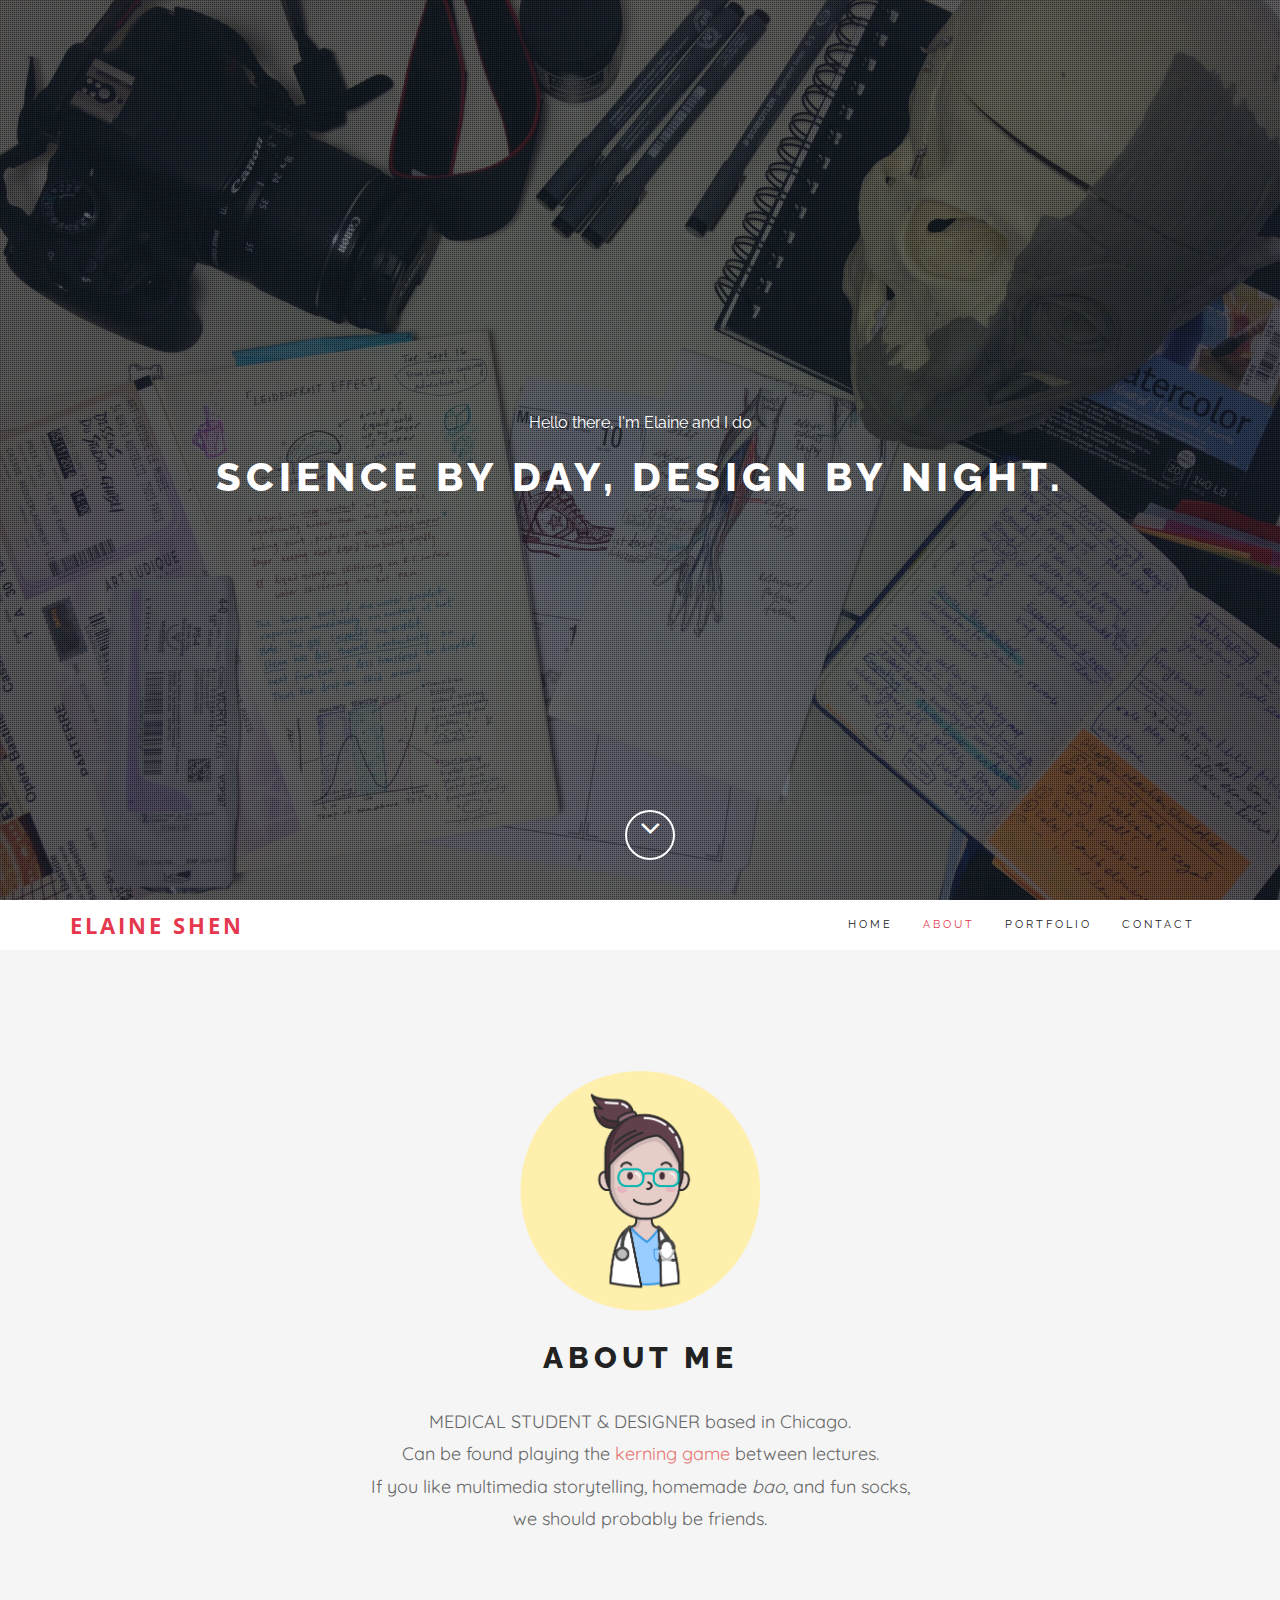
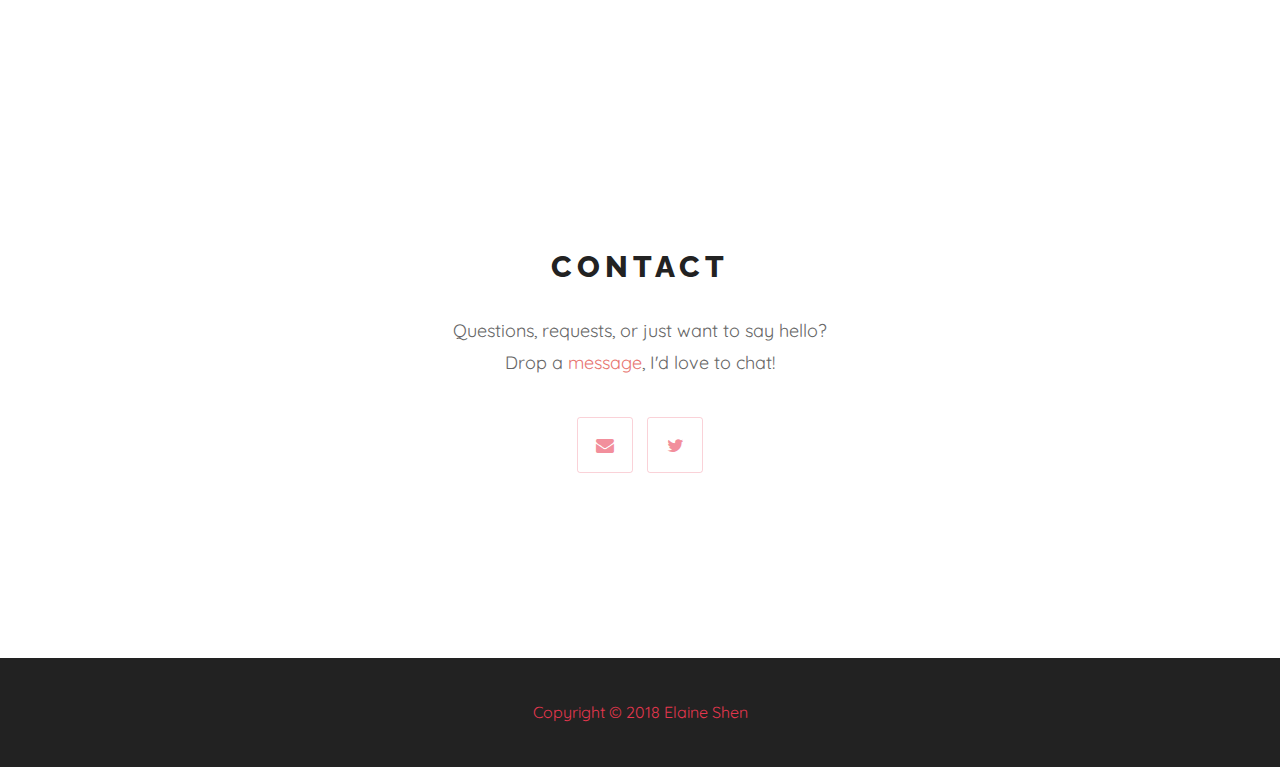
==== commit 355c594f: "edit 2" ====
--- a/index.html
+++ b/index.html
@@ -101,7 +101,7 @@
 
 						<h2 class="pfblock-title"> About Me</h2>
 						<div class="pfblock-subtitle">
-							<div>MEDICAL STUDENT & DESIGNER based in Chicago. <br>Can be found playing the <a href link="http://type.method.ac/" target="_blank">kerning game</a> between lectures. <br>If you like multimedia storytelling, homemade <i>bao</i>, and fun socks, we should probably be friends.</div><br><br>
+							<div>MEDICAL STUDENT & DESIGNER based in Chicago. <br>Can be found playing the <a href="https://type.method.ac/" target="_blank">kerning game</a> between lectures. <br>If you like multimedia storytelling, homemade <i>bao</i>, and fun socks, we should probably be friends.</div><br><br>
 <!--underline hover button
 <div class="row">
 <div class="col-sm-12">
@@ -241,14 +241,14 @@
 					<div class="pfblock-header">
 						<h2 class="pfblock-title">Contact</h2>
 						<div class="pfblock-subtitle">
-							Questions, requests, or just want to say hello?<br>Drop a <a href="mailto:elainezshen@email.com"> message</a>, I'd love to chat!</br></br>
+							Questions, requests, or just want to say hello?<br>Drop a <a href="mailto:elainezshen@gmail.com"> message</a>, I'd love to chat!</br></br>
 						</div>
 
 			<div class="row">
 
 				<div class="col-sm-12">
 					<ul class="social-links">
-						<li><a href="mailto:elainezshen@email.com" target="_blank class="wow fadeInUp" data-wow-delay=".1s"><i class="fa fa-envelope"></i></a></li>
+						<li><a href="mailto:elainezshen@gmail.com" target="_blank class="wow fadeInUp" data-wow-delay=".1s"><i class="fa fa-envelope"></i></a></li>
 						<li><a href="https://twitter.com/elainezshen" target="_blank class="wow fadeInUp" data-wow-delay=".3s"><i class="fa fa-twitter"></i></a></li>
 						
 					</ul>
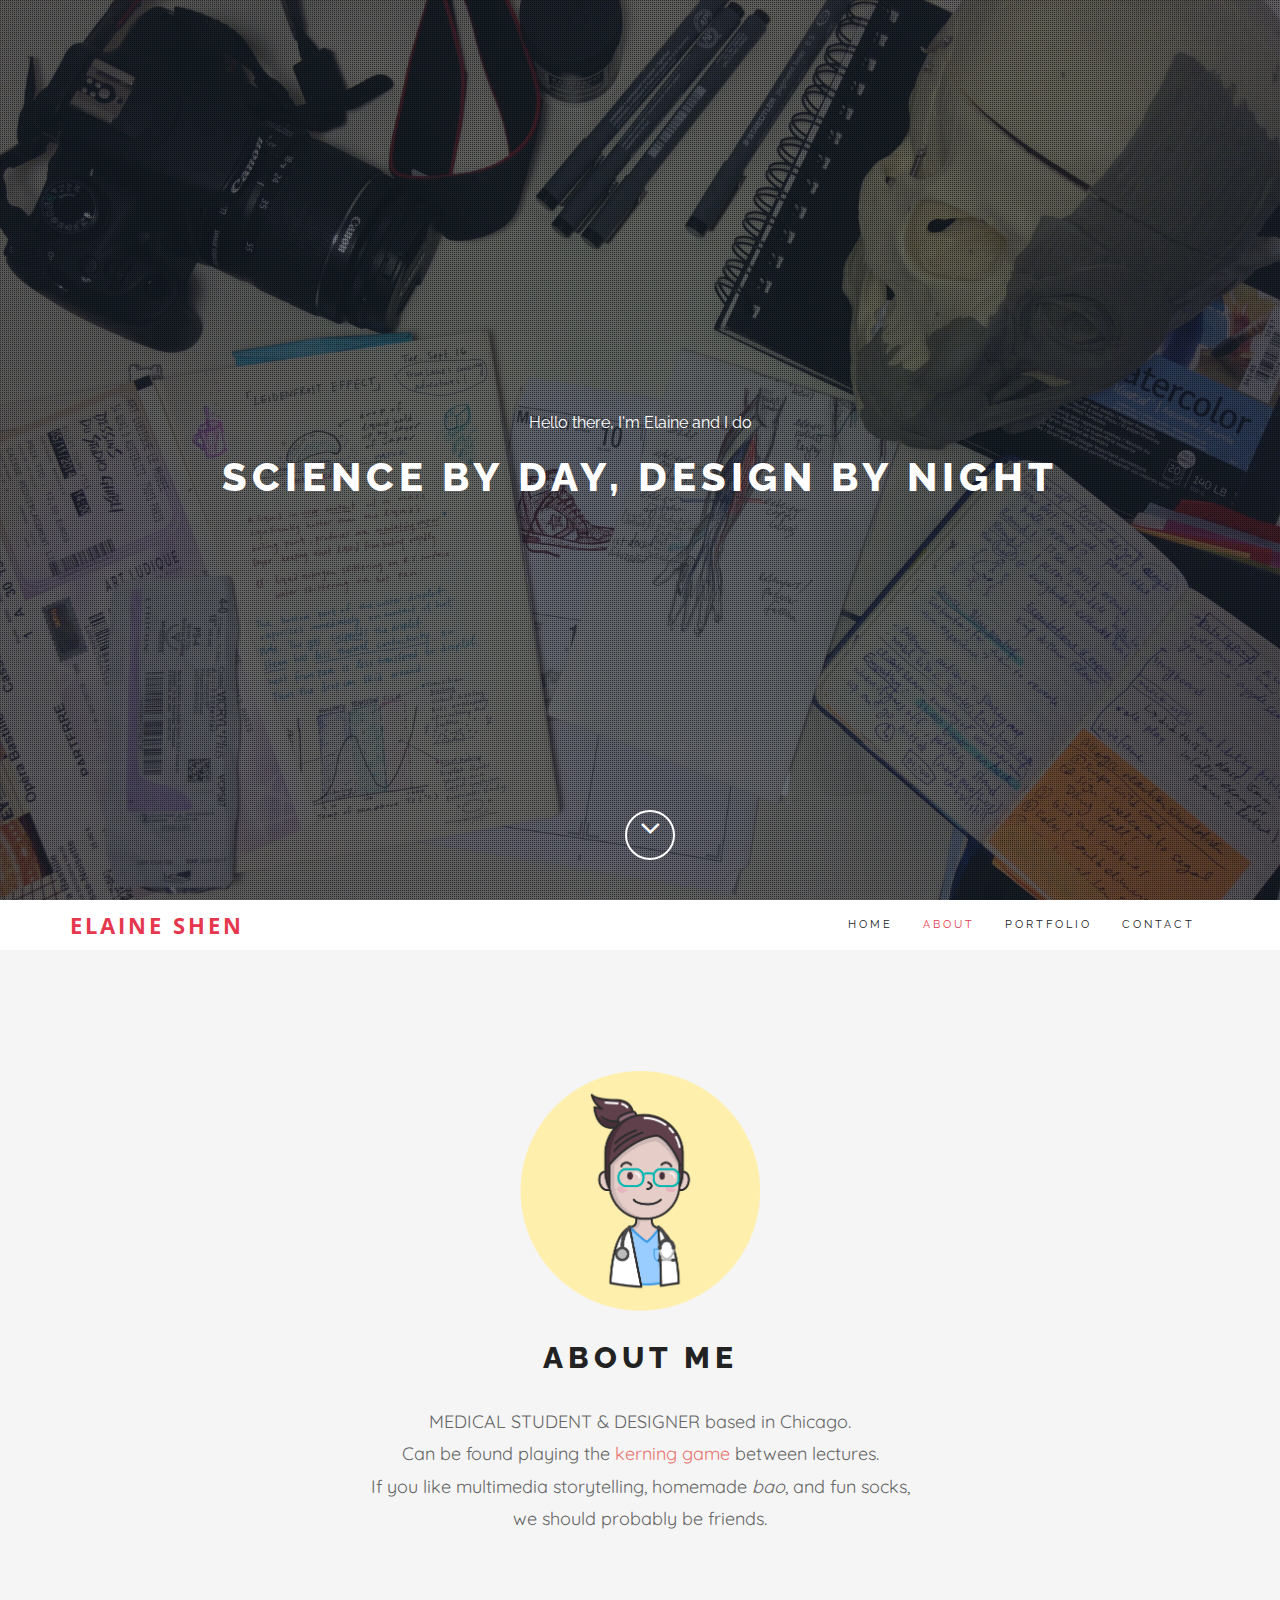
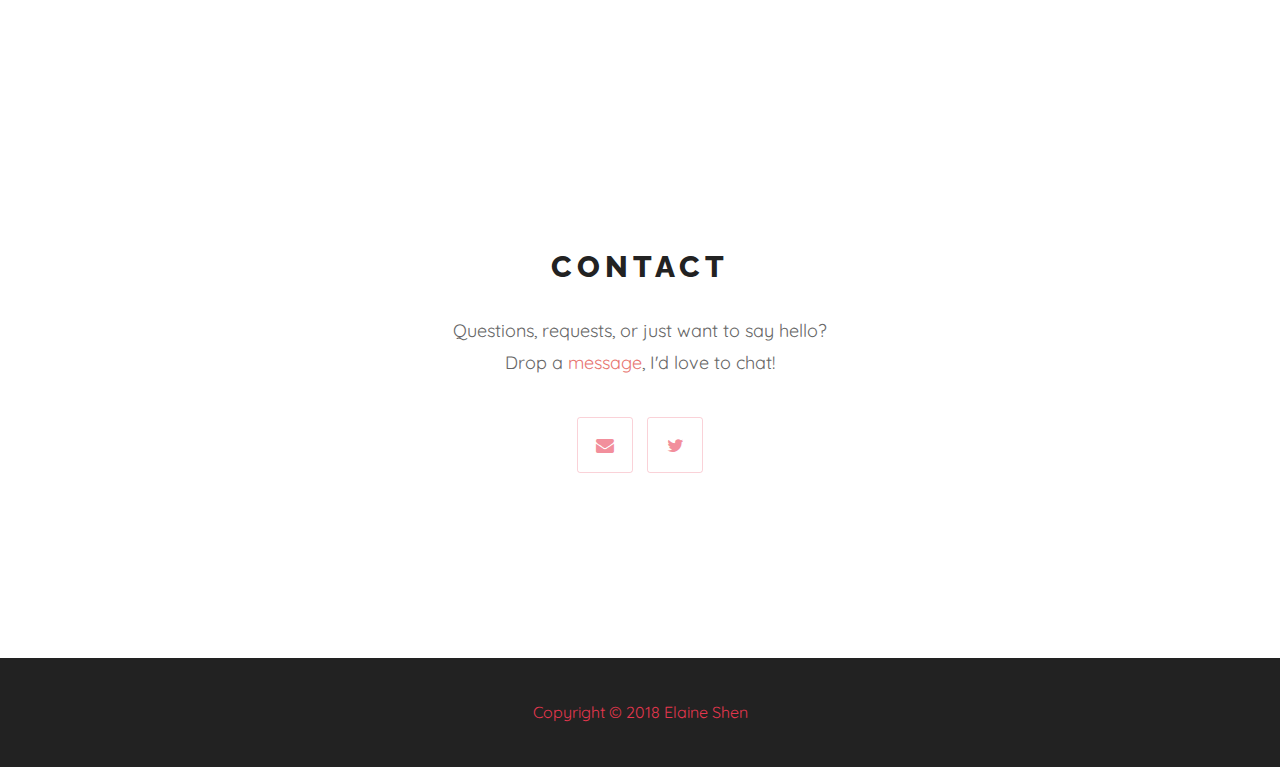
==== commit 30da38f7: "font" ====
--- a/index.html
+++ b/index.html
@@ -35,7 +35,7 @@
         <div class="home-overlay"></div>
 		<div class="intro">
 			<div class="start">Hello there, I'm Elaine and I do</div>
-			<h1>Science by day, design by night.</h1>
+			<h1>Science by day, design by night</h1>
 		</div>
 
         <a href="#about">
--- a/assets/css/style.css
+++ b/assets/css/style.css
@@ -13,7 +13,7 @@
 */
 
 body {
-	font: 300 16px/1.8 'quicksand', sans-serif;
+	font: 300 16px/1.8 'quicksand', futura, sans-serif;
 	color: #666;
 	overflow-x: hidden;
 	font-weight:400;
@@ -287,7 +287,7 @@
 }
 
 .pfblock-subtitle {
-	font-family: quicksand, "Times New Roman", Times, sans-serif;
+	font-family: quicksand, futura, sans-serif;
 	font-style: normal;
 	font-weight: 400;
 	font-size: 18px;
@@ -398,7 +398,7 @@
 }
 
 .start {
-	font-family: Raleway, "Times New Roman", Times, sans-serif;
+	font-family: Raleway, futura, sans-serif;
 	font-size: 16px;
 	font-style: normal;
 	text-transform: none;
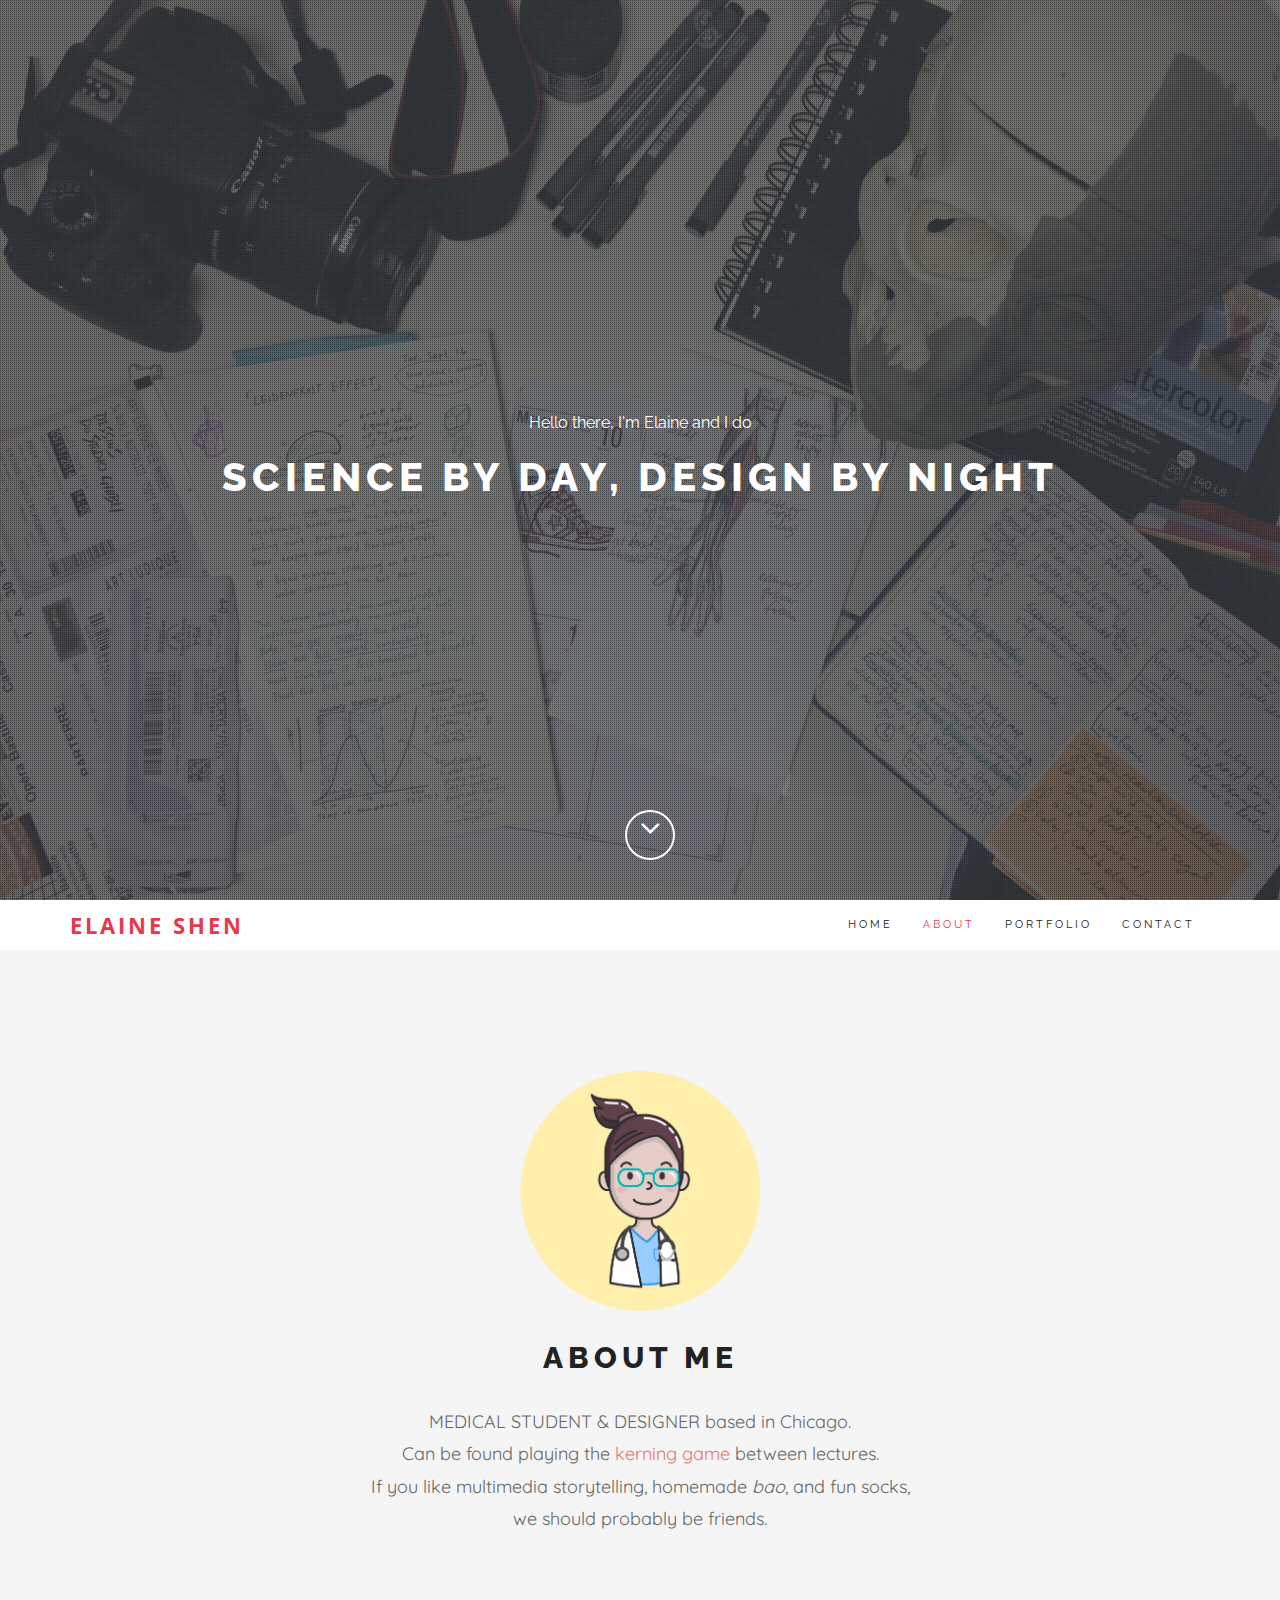
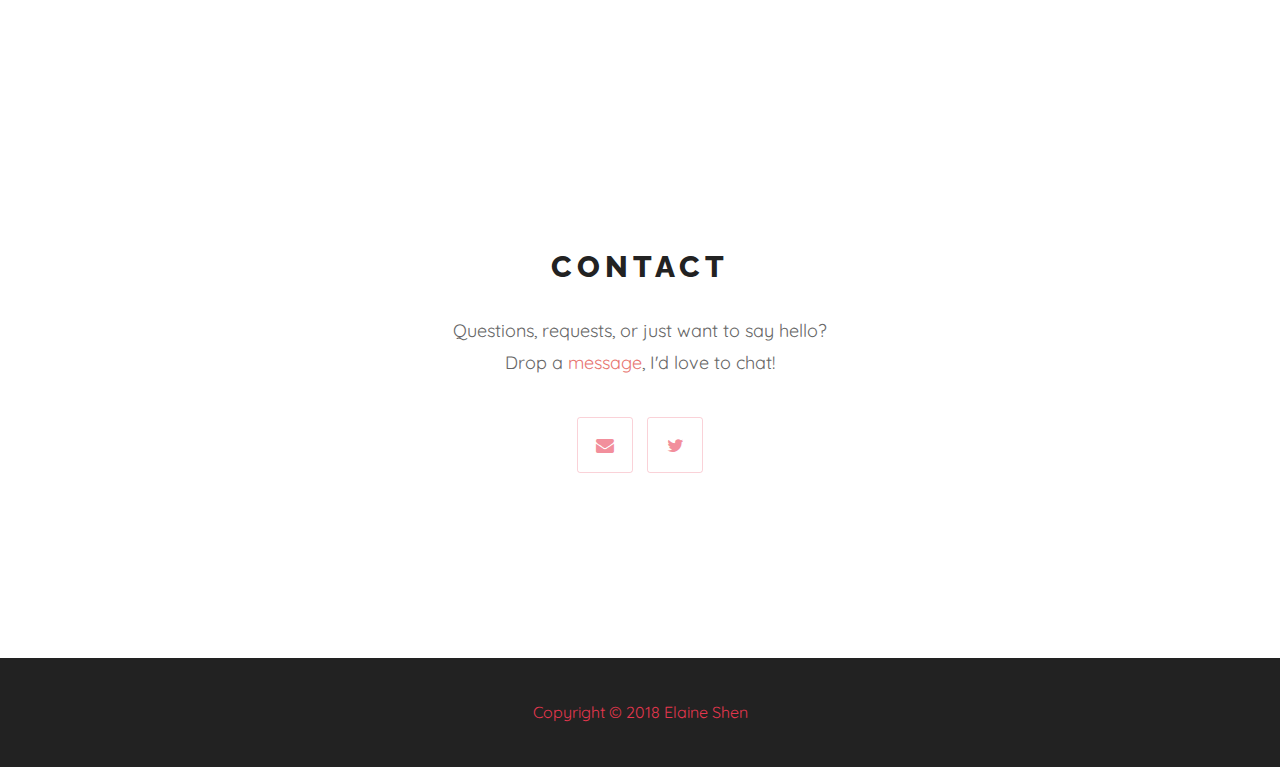
==== commit 6ca7b296: "gif sizes" ====
--- a/index.html
+++ b/index.html
@@ -146,78 +146,79 @@
                 
                 <!-- box1 -->
                 <div class="col-xs-12 col-sm-6 col-md-6">
-                    <div class="grid wow zoomIn" onclick="window.open('graphics.html','mywindow');" style="cursor: pointer;">
-                        <figure class="effect-bubba">
-                            <img src="assets/images/spacey_empty.jpg" alt="img01"/>
+                    <div class="grid wow zoomIn" onclick="location.href='graphics.html';" style="cursor: pointer;">
+                        <figure class="effect-bubba">
+                            <img src="assets/images/spacey_empty.png" alt="img01"/>
                             <figcaption>
                                 <h2>Graphic <span>Design</span></h2>
-                                <p>Various graphics I've made for magazines, self study, and commission. <br>After Effects, Illustrator, Photoshop<br> </p>
-                            </figcaption>			
-                        </figure>
-                    </div>
-                </div>
-
+                                <p>Print & digital graphics I've made for magazine, self study, commission <br>ILLUSTRATOR, AFTER EFFECTS, PHOTOSHOP</i> </p>
+                            </figcaption>			
+                        </figure>
+                    </div>
+                </div>
 
                 <!-- box2 -->
-                <div class="col-xs-12 col-sm-6 col-md-6">
-                    <div class="grid wow zoomIn" onclick="window.open('https://medium.com/@elainezshen/diy-electronic-drumset-for-drummania-bbcb6524e335','mywindow');" style="cursor: pointer;">
-                        <figure class="effect-bubba">
-                            <img src="assets/images/edrum_small.jpg" alt="img01"/>
-                            <figcaption>
-                                <h2>DIY ELECTRONIC <span>DRUMSET</span></h2>
-                                <p>Modded game controller + arduino --> electronic drums for DrumMania</p>
-                            </figcaption>			
-                        </figure>
-                    </div>
-                </div>
-
+                 <div class="col-xs-12 col-sm-6 col-md-6">
+                    <div class="grid wow zoomIn" onclick="location.href='interactive.html';" style="cursor: pointer;">
+                        <figure class="effect-bubba">
+                            <img src="assets/images/cuba_small.jpg" alt="img01"/>
+                            <figcaption>
+                                <h2>INTERACTIVE<span><br>JOURNALISM</span></h2>
+                                <p> A case on study abroad experiences in Cuba. <br>HTML, CSS, D3.JS, REPORTING, WRITING</i></p>
+                            </figcaption>			
+                        </figure>
+                    </div>
+                </div>
                                 <!-- box3 -->
                 <div class="col-xs-12 col-sm-6 col-md-6">
-                    <div class="grid wow zoomIn" onclick="window.open('interactive.html','mywindow');" style="cursor: pointer;">
-                        <figure class="effect-bubba">
-                            <img src="assets/images/cuba_small.jpg" alt="img01"/>
-                            <figcaption>
-                                <h2>INTERACTIVE<span><br>JOURNALISM</span></h2>
-                                <p> A case on study abroad experiences in Cuba. <br>HTML, CSS, D3.js, data visualization</p>
-                            </figcaption>			
-                        </figure>
-                    </div>
-                </div>
+                    <div class="grid wow zoomIn" onclick="window.open('ignite_portfolio.pdf','mywindow');" style="cursor: pointer;">
+                        <figure class="effect-bubba">
+                            <img src="assets/images/lurie_hospital.jpg" alt="lurie_hospital"/>
+                            <figcaption>
+                                <h2>Hand Hygiene Campaign<br><span>INTERACTION DESIGN</span></h2>
+                                <p>Creating a delightful hand hygiene experience
+                                <br>QUALITATIVE DESIGN RESEARCH, BRANDING, GRAPHIC DESIGN</p>
+                            </figcaption>			
+                        </figure>
+                    </div>
+                </div>
+
 
     			<!-- box4 -->
-                <div class="col-xs-12 col-sm-6 col-md-6">
-                    <div class="grid wow zoomIn" onclick="window.open('ipad.html','mywindow');" style="cursor: pointer;">
+                 <div class="col-xs-12 col-sm-6 col-md-6">
+                    <div class="grid wow zoomIn" onclick="window.open('https://medium.com/@elainezshen/diy-electronic-drumset-for-drummania-bbcb6524e335','mywindow');" style="cursor: pointer;">
+                        <figure class="effect-bubba">
+                            <img src="assets/images/edrum_small.jpg" alt="img01"/>
+                            <figcaption>
+                                <h2>DIY ELECTRONIC <span>DRUMSET</span></h2>
+                                <p>How I modded a game controller & arduino to make electronic drums for DrumMania</p>
+                            </figcaption>
+                        </figure>
+                    </div>
+                </div>
+
+                <!-- box5 -->
+               <div class="col-xs-12 col-sm-6 col-md-6">
+                    <div class="grid wow zoomIn" onclick="location.href='ipad.html';" style="cursor: pointer;">
                         <figure class="effect-bubba">
                             <img src="assets/images/public_health_cover.png" alt="img01"/>
                             <figcaption>
                                 <h2>ART & <span>PUBLIC HEALTH</span></h2>
-                                <p>Interactive News iPad App: Digital Publishing, InDesign, Illustrator</p>
+                                <p>Interactive News iPad App <br>INDESIGN DIGITAL PUBLISHING, ILLUSTRATOR</p>
                             </figcaption>			
                         </figure>
                     </div>
                 </div>  
-            
-                <!-- box5 -->
-                <div class="col-xs-12 col-sm-6 col-md-6">
-                    <div class="grid wow zoomIn" onclick="window.open('ignite_portfolio.pdf','mywindow');" style="cursor: pointer;">
-                        <figure class="effect-bubba">
-                            <img src="assets/images/lurie_hospital.jpg" alt="lurie_hospital"/>
-                            <figcaption>
-                                <h2>Hand Hygiene Campaign<br><span>Lurie Children's Hospital</span></h2>
-                                <p>User Experience Design, <br>healthcare quality & safety, branding</p>
-                            </figcaption>			
-                        </figure>
-                    </div>
-                </div>
 
                 <!-- box6 -->
                 <div class="col-xs-12 col-sm-6 col-md-6">
-                    <div class="grid wow zoomIn" onclick="window.open('diabetes.html','mywindow');" style="cursor: pointer;">
+                    <div class="grid wow zoomIn" onclick="location.href='diabetes.html';" style="cursor: pointer;">
                         <figure class="effect-bubba">
                             <img src="assets/images/beijing_bg.png" alt="beijing"/>
                             <figcaption>
                                 <h2>Global Health <span><br>Ethnography</span></h2>
-                                <p>Stories from Beijing, China on the Role of Family Support within Diabetic Communities</p>
+                                <p>Stories from Beijing, China on the Role of Family Support within Diabetic Communities
+                                	<br>QUALITATIVE RESEARCH, PROJECT DESIGN</p>
                             </figcaption>			
                         </figure>
                     </div>
--- a/assets/css/style.css
+++ b/assets/css/style.css
@@ -1,7 +1,7 @@
 @import url(http://fonts.googleapis.com/css?family=Raleway:400,300,500,700,800);
-@import url(http://fonts.googleapis.com/css?family=open+sans);
-@import url(http://fonts.googleapis.com/css?family=montserrat);
-@import url(http://fonts.googleapis.com/css?family=quicksand:400,300,500,700,800);
+@import url(http://fonts.googleapis.com/css?family=Open+Sans);
+@import url(http://fonts.googleapis.com/css?family=Montserrat);
+@import url(http://fonts.googleapis.com/css?family=Quicksand:400,300,500,700,800);
 
 
 
@@ -13,7 +13,7 @@
 */
 
 body {
-	font: 300 16px/1.8 'quicksand', futura, sans-serif;
+	font: 300 16px/1.8 'Quicksand', sans-serif;
 	color: #666;
 	overflow-x: hidden;
 	font-weight:400;
@@ -74,7 +74,7 @@
 /* ---------------------------------------------- */
 
 h1, h2, h3, h4, h5, h6 {
-	font: 700 40px/1.2 raleway, sans-serif;
+	font: 700 40px/1.2 Raleway, sans-serif;
 	text-transform: uppercase;
 	letter-spacing: 5px;
 	margin: 5px 0 5px;
@@ -180,7 +180,7 @@
 /* ---------------------------------------------- */
 
 .btn {
-	font-family: raleway, sans-serif;
+	font-family: Raleway, sans-serif;
 	text-transform: uppercase; 
 	letter-spacing: 2px;
 	font-size: 25px;
@@ -287,7 +287,7 @@
 }
 
 .pfblock-subtitle {
-	font-family: quicksand, futura, sans-serif;
+	font-family: Quicksand, sans-serif;
 	font-style: normal;
 	font-weight: 400;
 	font-size: 18px;
@@ -398,7 +398,7 @@
 }
 
 .start {
-	font-family: Raleway, futura, sans-serif;
+	font-family: Raleway, sans-serif;
 	font-size: 16px;
 	font-style: normal;
 	text-transform: none;
@@ -763,7 +763,6 @@
 .grid figure figcaption {
 	padding: 2em;
 	color: #fff;
-	text-transform: uppercase;
 	font-size: 1.25em;
 	-webkit-backface-visibility: hidden;
 	backface-visibility: hidden;
@@ -1002,7 +1001,7 @@
   font-size: 1.2em;
   letter-spacing: 0.07em; }
   a .text {
-    font-family: raleway;
+    font-family: Raleway;
     -webkit-transform: translate3d(0, 0.7em, 0);
     transform: translate3d(0, 0.7em, 0);
     display: block;
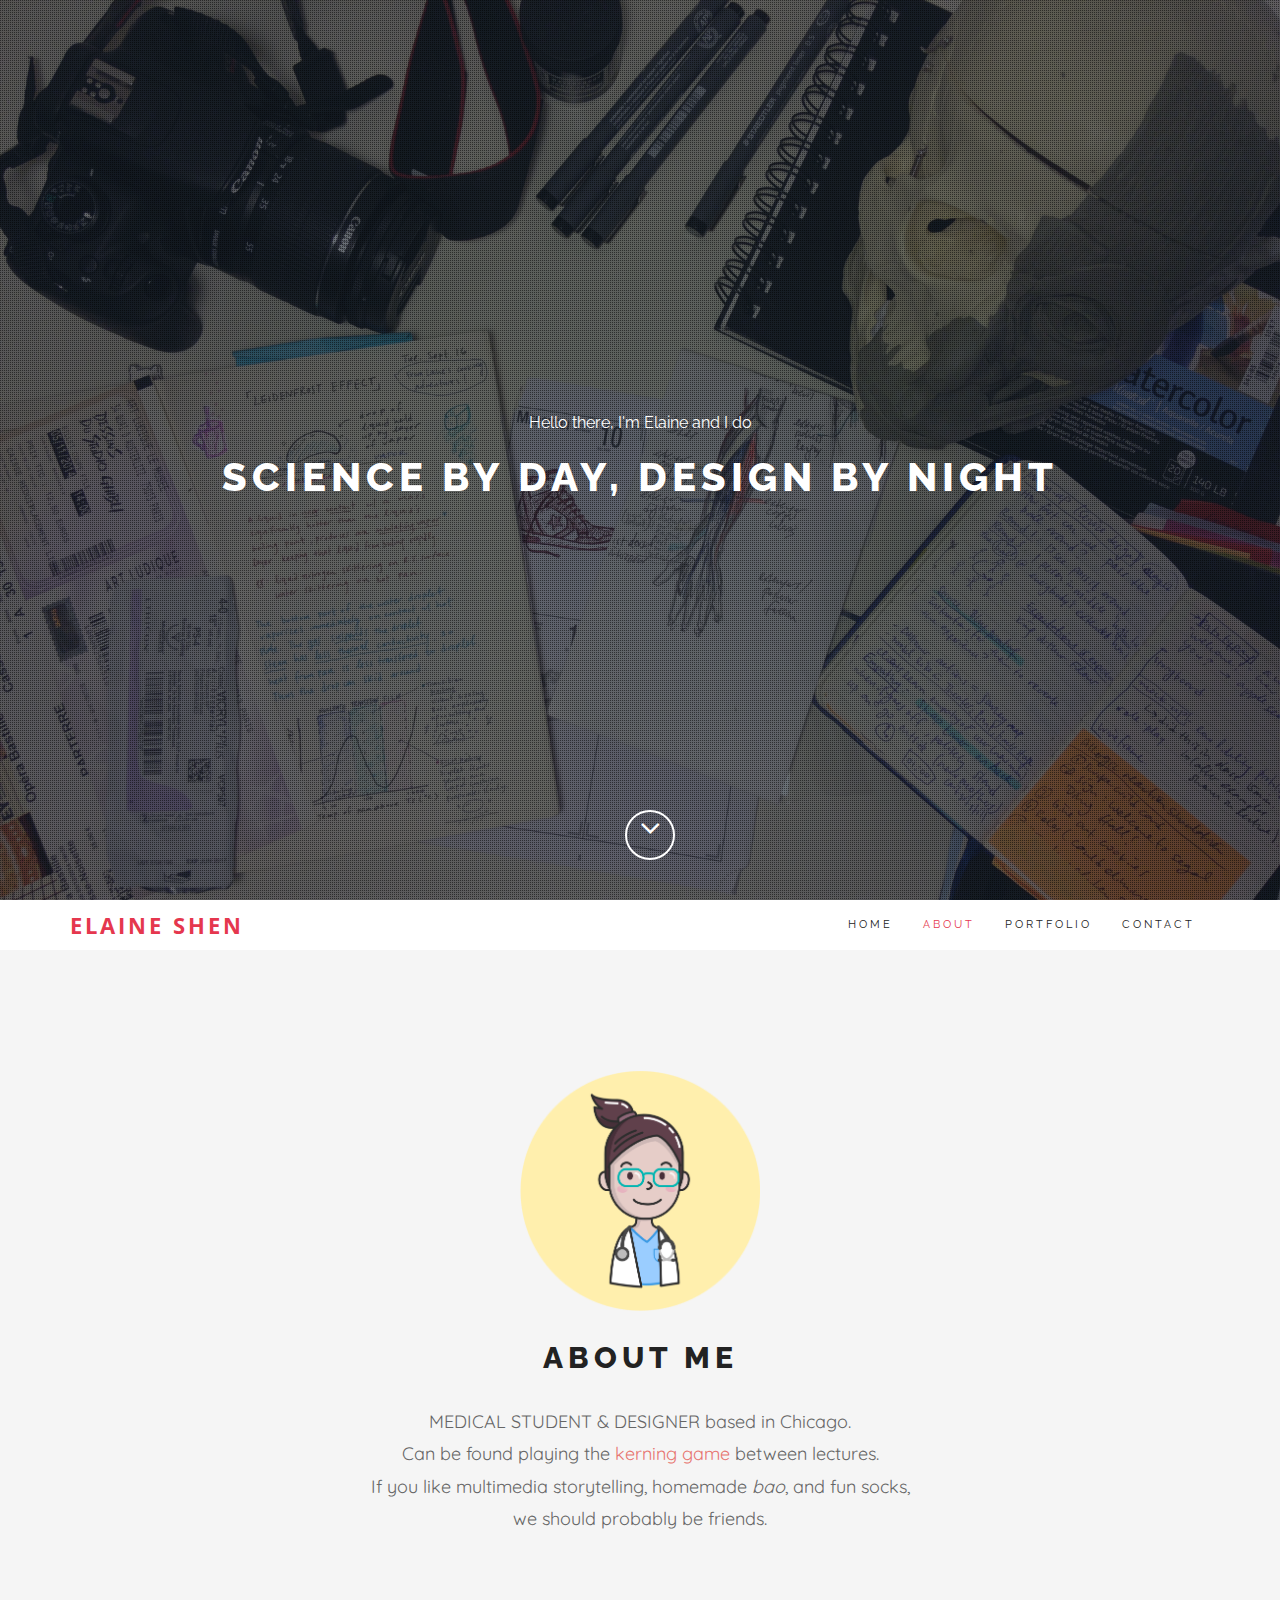
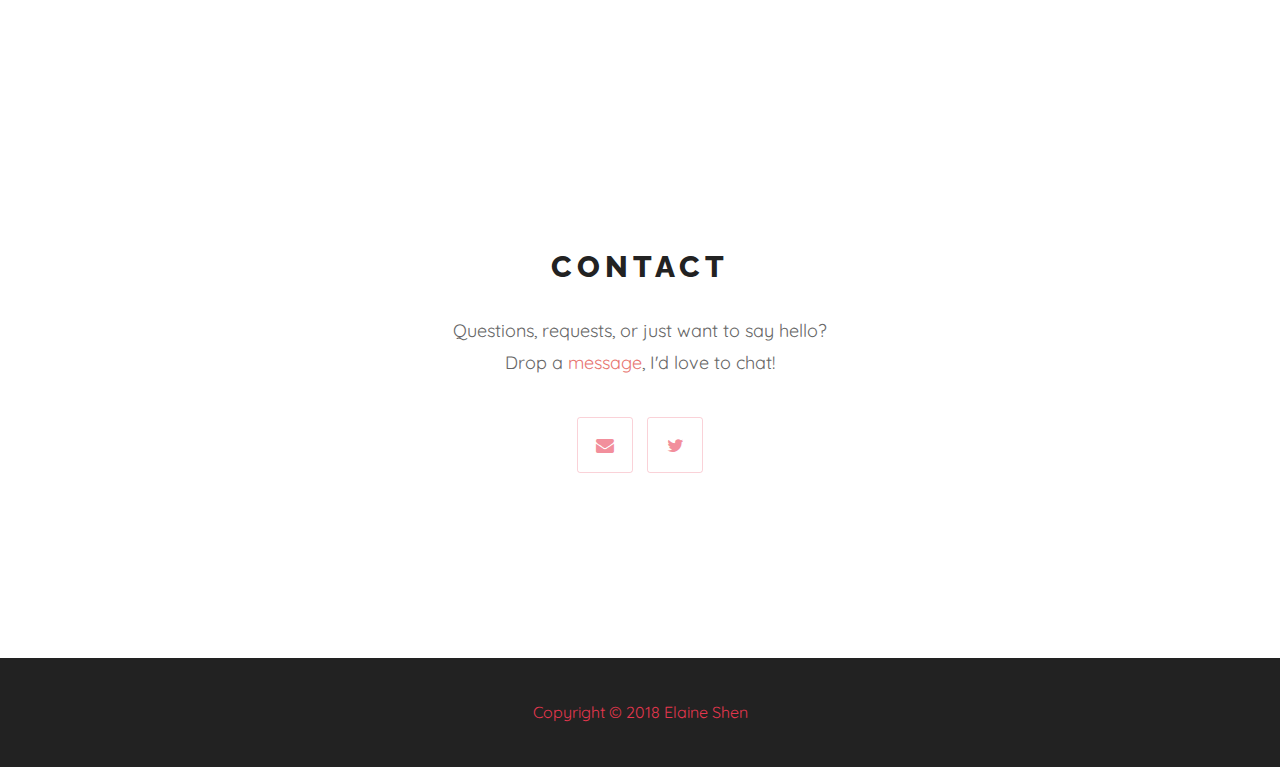
==== commit a44cb48d: "beijing pdf" ====
--- a/index.html
+++ b/index.html
@@ -212,7 +212,7 @@
 
                 <!-- box6 -->
                 <div class="col-xs-12 col-sm-6 col-md-6">
-                    <div class="grid wow zoomIn" onclick="location.href='diabetes.html';" style="cursor: pointer;">
+                    <div class="grid wow zoomIn" onclick="window.open('Beijing_Portfolio.pdf','mywindow');" style="cursor: pointer;">
                         <figure class="effect-bubba">
                             <img src="assets/images/beijing_bg.png" alt="beijing"/>
                             <figcaption>
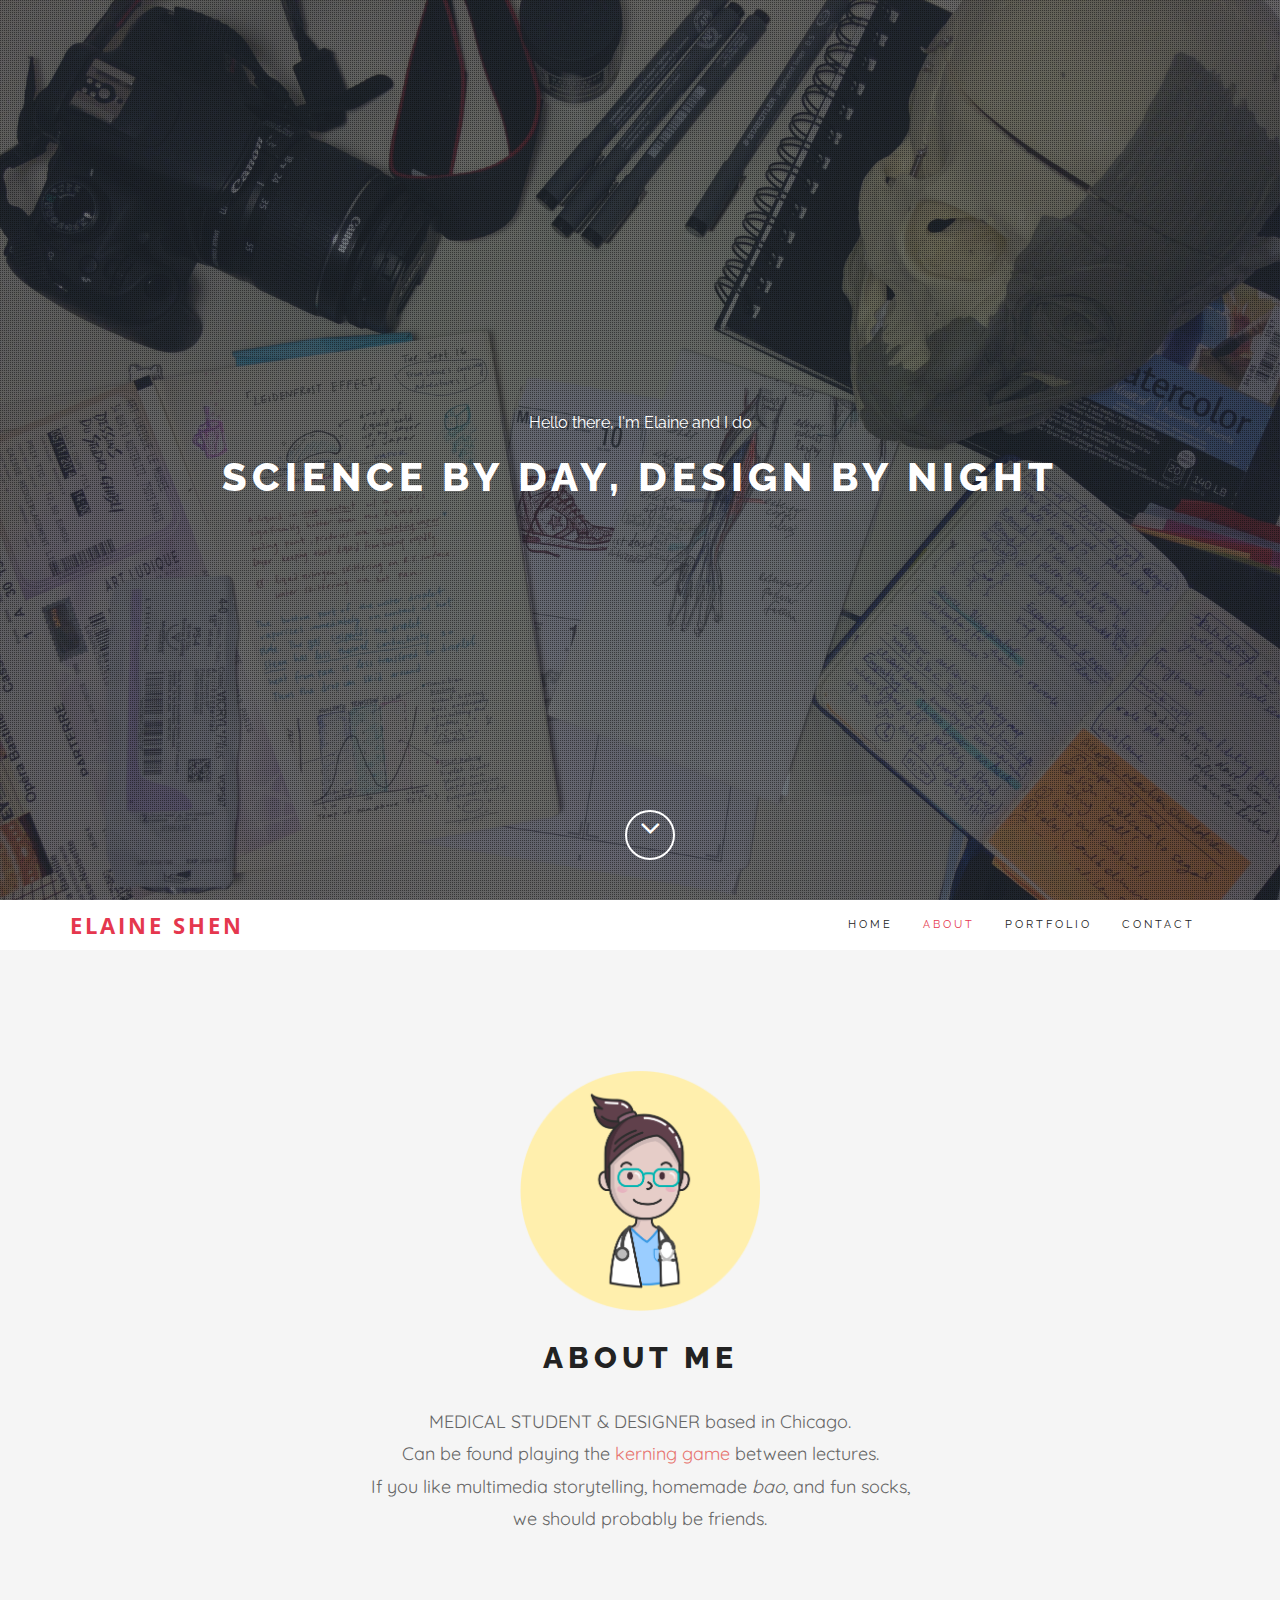
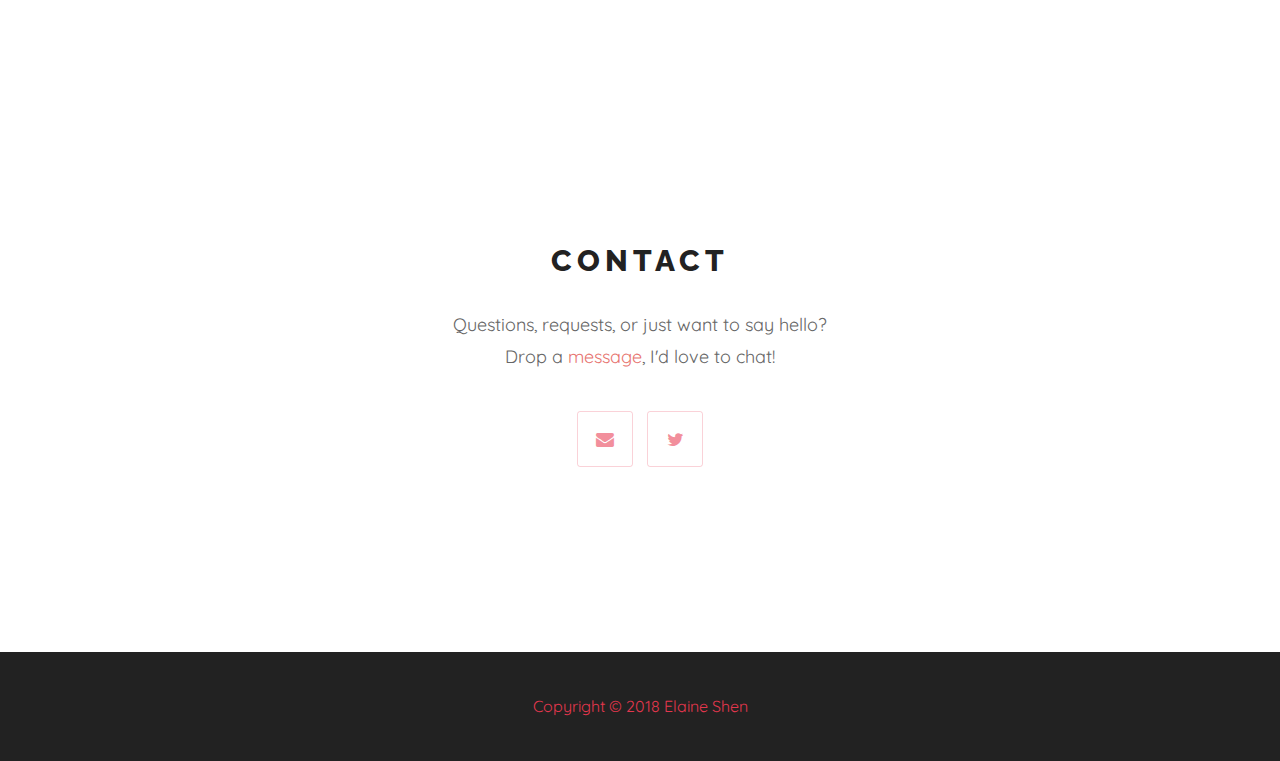
==== commit b3400300: "grid rear" ====
--- a/index.html
+++ b/index.html
@@ -158,22 +158,10 @@
                 </div>
 
                 <!-- box2 -->
-                 <div class="col-xs-12 col-sm-6 col-md-6">
-                    <div class="grid wow zoomIn" onclick="location.href='interactive.html';" style="cursor: pointer;">
-                        <figure class="effect-bubba">
-                            <img src="assets/images/cuba_small.jpg" alt="img01"/>
-                            <figcaption>
-                                <h2>INTERACTIVE<span><br>JOURNALISM</span></h2>
-                                <p> A case on study abroad experiences in Cuba. <br>HTML, CSS, D3.JS, REPORTING, WRITING</i></p>
-                            </figcaption>			
-                        </figure>
-                    </div>
-                </div>
-                                <!-- box3 -->
                 <div class="col-xs-12 col-sm-6 col-md-6">
-                    <div class="grid wow zoomIn" onclick="window.open('ignite_portfolio.pdf','mywindow');" style="cursor: pointer;">
-                        <figure class="effect-bubba">
-                            <img src="assets/images/lurie_hospital.jpg" alt="lurie_hospital"/>
+                    <div class="grid wow zoomIn" onclick="location.href='ignite_portfolio.pdf';" style="cursor: pointer;">
+                        <figure class="effect-bubba">
+                            <img src="assets/images/lurie_hospital.png" alt="lurie_hospital"/>
                             <figcaption>
                                 <h2>Hand Hygiene Campaign<br><span>INTERACTION DESIGN</span></h2>
                                 <p>Creating a delightful hand hygiene experience
@@ -183,8 +171,34 @@
                     </div>
                 </div>
 
+                 <!-- box3 -->               
+                 <div class="col-xs-12 col-sm-6 col-md-6">
+                    <div class="grid wow zoomIn" onclick="location.href='interactive.html';" style="cursor: pointer;">
+                        <figure class="effect-bubba">
+                            <img src="assets/images/cuba_small.jpg" alt="img01"/>
+                            <figcaption>
+                                <h2>INTERACTIVE<span><br>JOURNALISM</span></h2>
+                                <p> A case on study abroad experiences in Cuba. <br>HTML, CSS, D3.JS, REPORTING, WRITING</i></p>
+                            </figcaption>			
+                        </figure>
+                    </div>
+                </div>
 
     			<!-- box4 -->
+                <div class="col-xs-12 col-sm-6 col-md-6">
+                    <div class="grid wow zoomIn" onclick="location.href='Beijing_Portfolio.pdf';" style="cursor: pointer;">
+                        <figure class="effect-bubba">
+                            <img src="assets/images/beijing_bg.png" alt="beijing"/>
+                            <figcaption>
+                                <h2>Global Health <span><br>Ethnography</span></h2>
+                                <p>Stories from Beijing, China on the Role of Family Support within Diabetic Communities
+                                	<br>QUALITATIVE RESEARCH, PROJECT DESIGN</p>
+                            </figcaption>			
+                        </figure>
+                    </div>
+                </div>
+
+    			<!-- box5 -->
                  <div class="col-xs-12 col-sm-6 col-md-6">
                     <div class="grid wow zoomIn" onclick="window.open('https://medium.com/@elainezshen/diy-electronic-drumset-for-drummania-bbcb6524e335','mywindow');" style="cursor: pointer;">
                         <figure class="effect-bubba">
@@ -197,7 +211,7 @@
                     </div>
                 </div>
 
-                <!-- box5 -->
+               <!-- box6 --> 
                <div class="col-xs-12 col-sm-6 col-md-6">
                     <div class="grid wow zoomIn" onclick="location.href='ipad.html';" style="cursor: pointer;">
                         <figure class="effect-bubba">
@@ -210,19 +224,9 @@
                     </div>
                 </div>  
 
-                <!-- box6 -->
-                <div class="col-xs-12 col-sm-6 col-md-6">
-                    <div class="grid wow zoomIn" onclick="window.open('Beijing_Portfolio.pdf','mywindow');" style="cursor: pointer;">
-                        <figure class="effect-bubba">
-                            <img src="assets/images/beijing_bg.png" alt="beijing"/>
-                            <figcaption>
-                                <h2>Global Health <span><br>Ethnography</span></h2>
-                                <p>Stories from Beijing, China on the Role of Family Support within Diabetic Communities
-                                	<br>QUALITATIVE RESEARCH, PROJECT DESIGN</p>
-                            </figcaption>			
-                        </figure>
-                    </div>
-                </div>
+                
+
+
             </div> <!--end grid row -->
 
 		</div><!-- .container -->
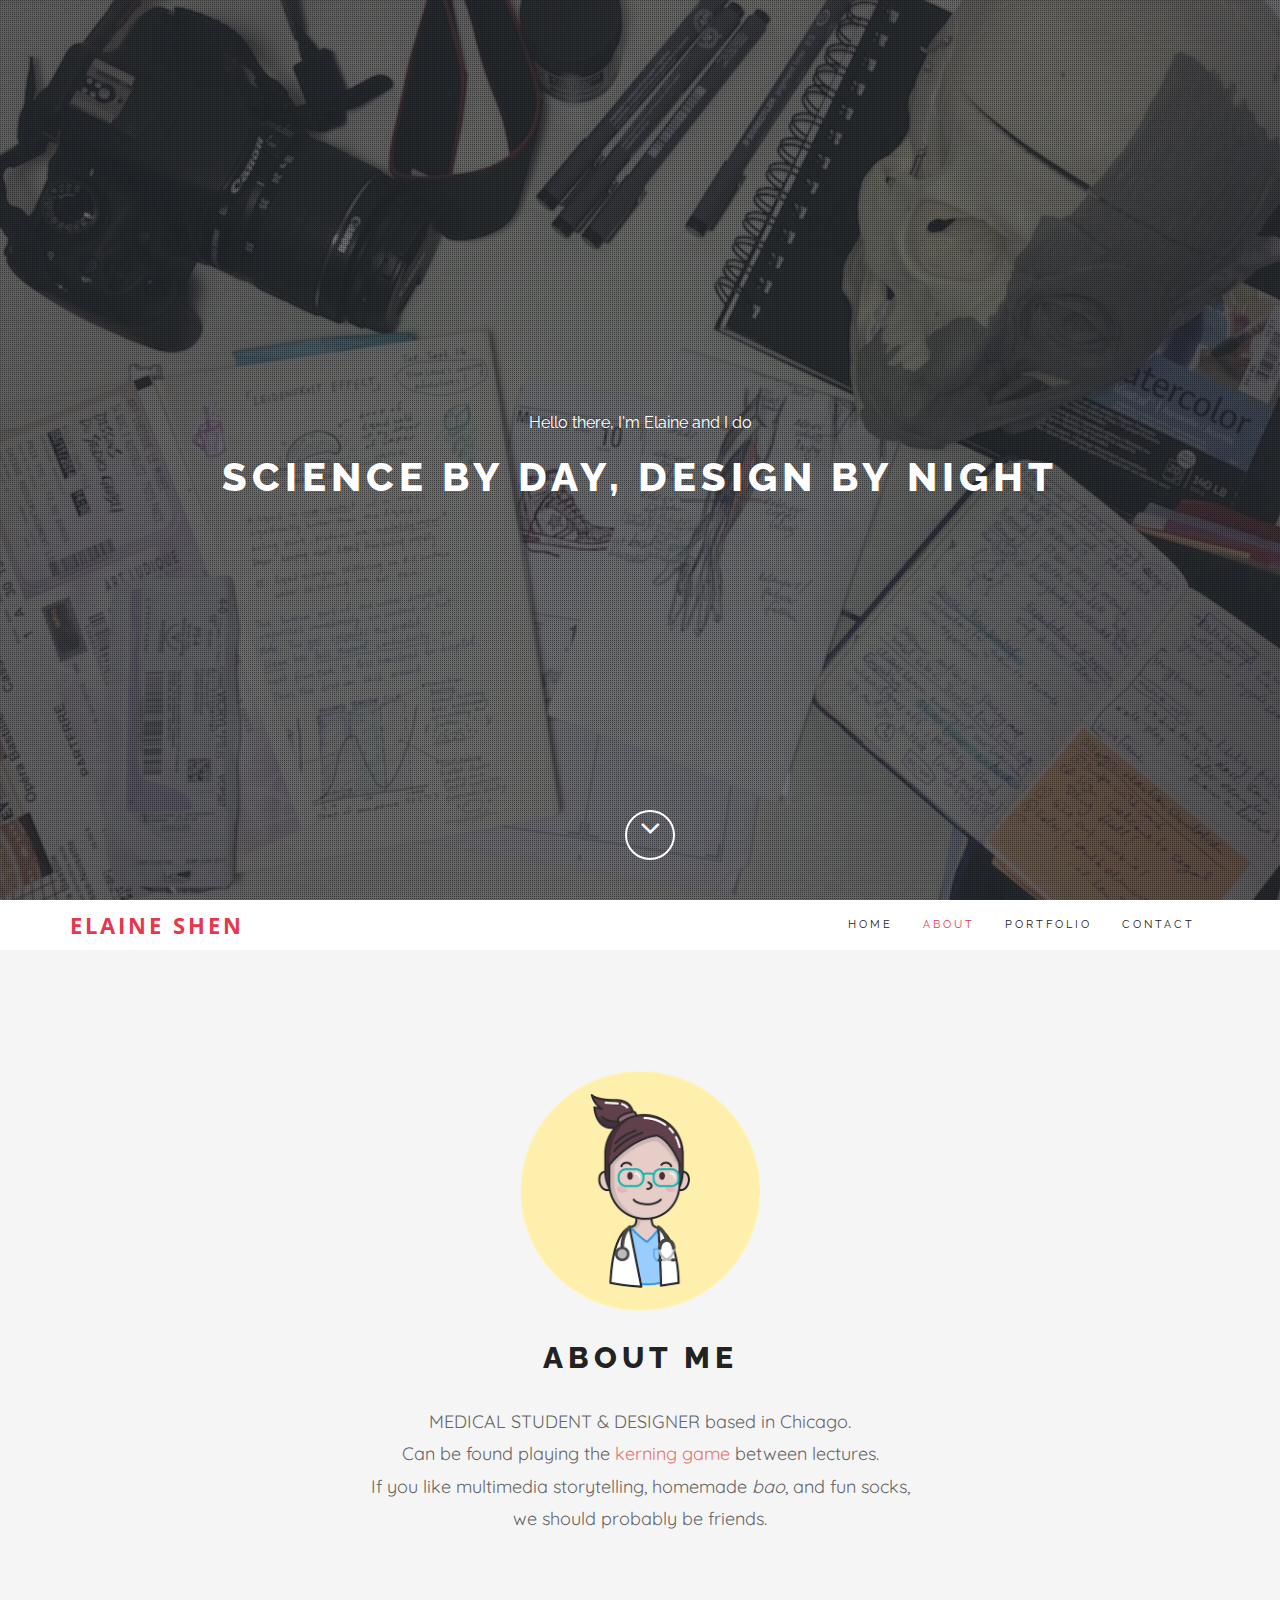
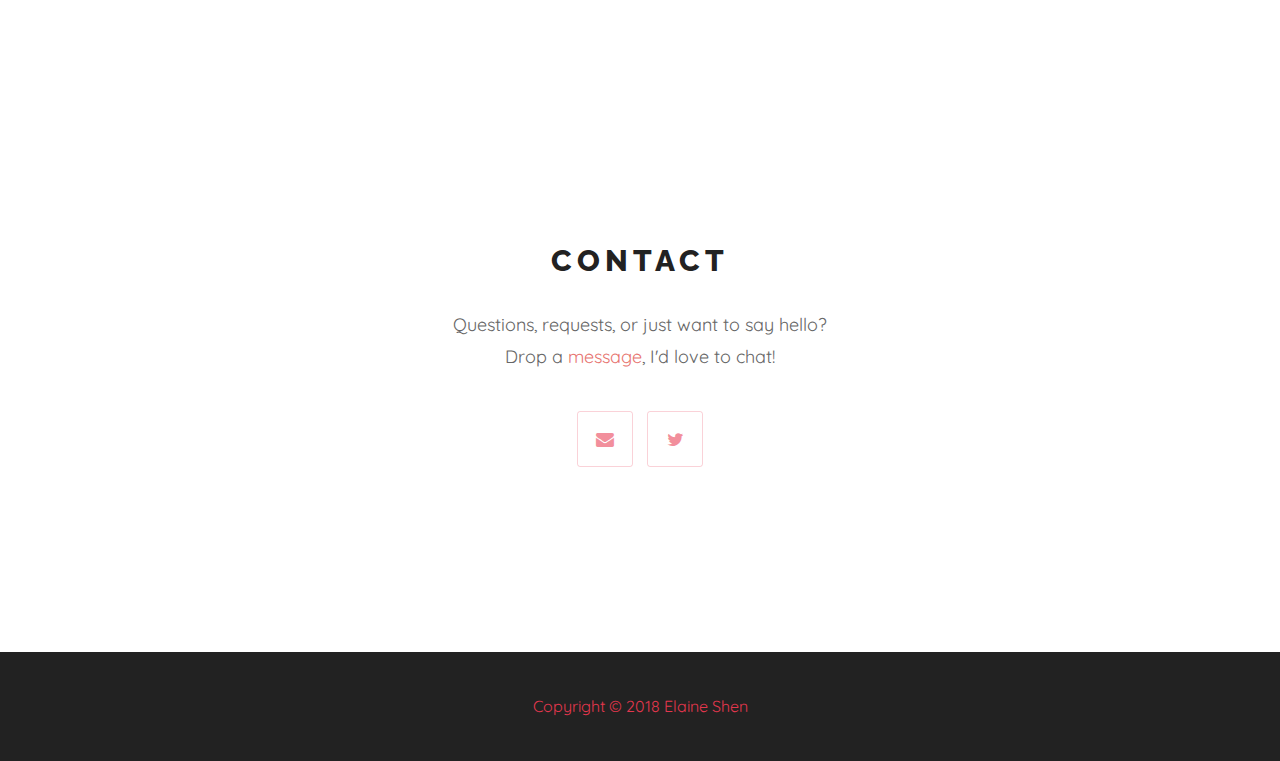
==== commit 8b5fba71: "image resize" ====
--- a/index.html
+++ b/index.html
@@ -161,7 +161,7 @@
                 <div class="col-xs-12 col-sm-6 col-md-6">
                     <div class="grid wow zoomIn" onclick="location.href='ignite_portfolio.pdf';" style="cursor: pointer;">
                         <figure class="effect-bubba">
-                            <img src="assets/images/lurie_hospital.png" alt="lurie_hospital"/>
+                            <img src="assets/images/lurie_hospital.jpg" alt="lurie_hospital"/>
                             <figcaption>
                                 <h2>Hand Hygiene Campaign<br><span>INTERACTION DESIGN</span></h2>
                                 <p>Creating a delightful hand hygiene experience
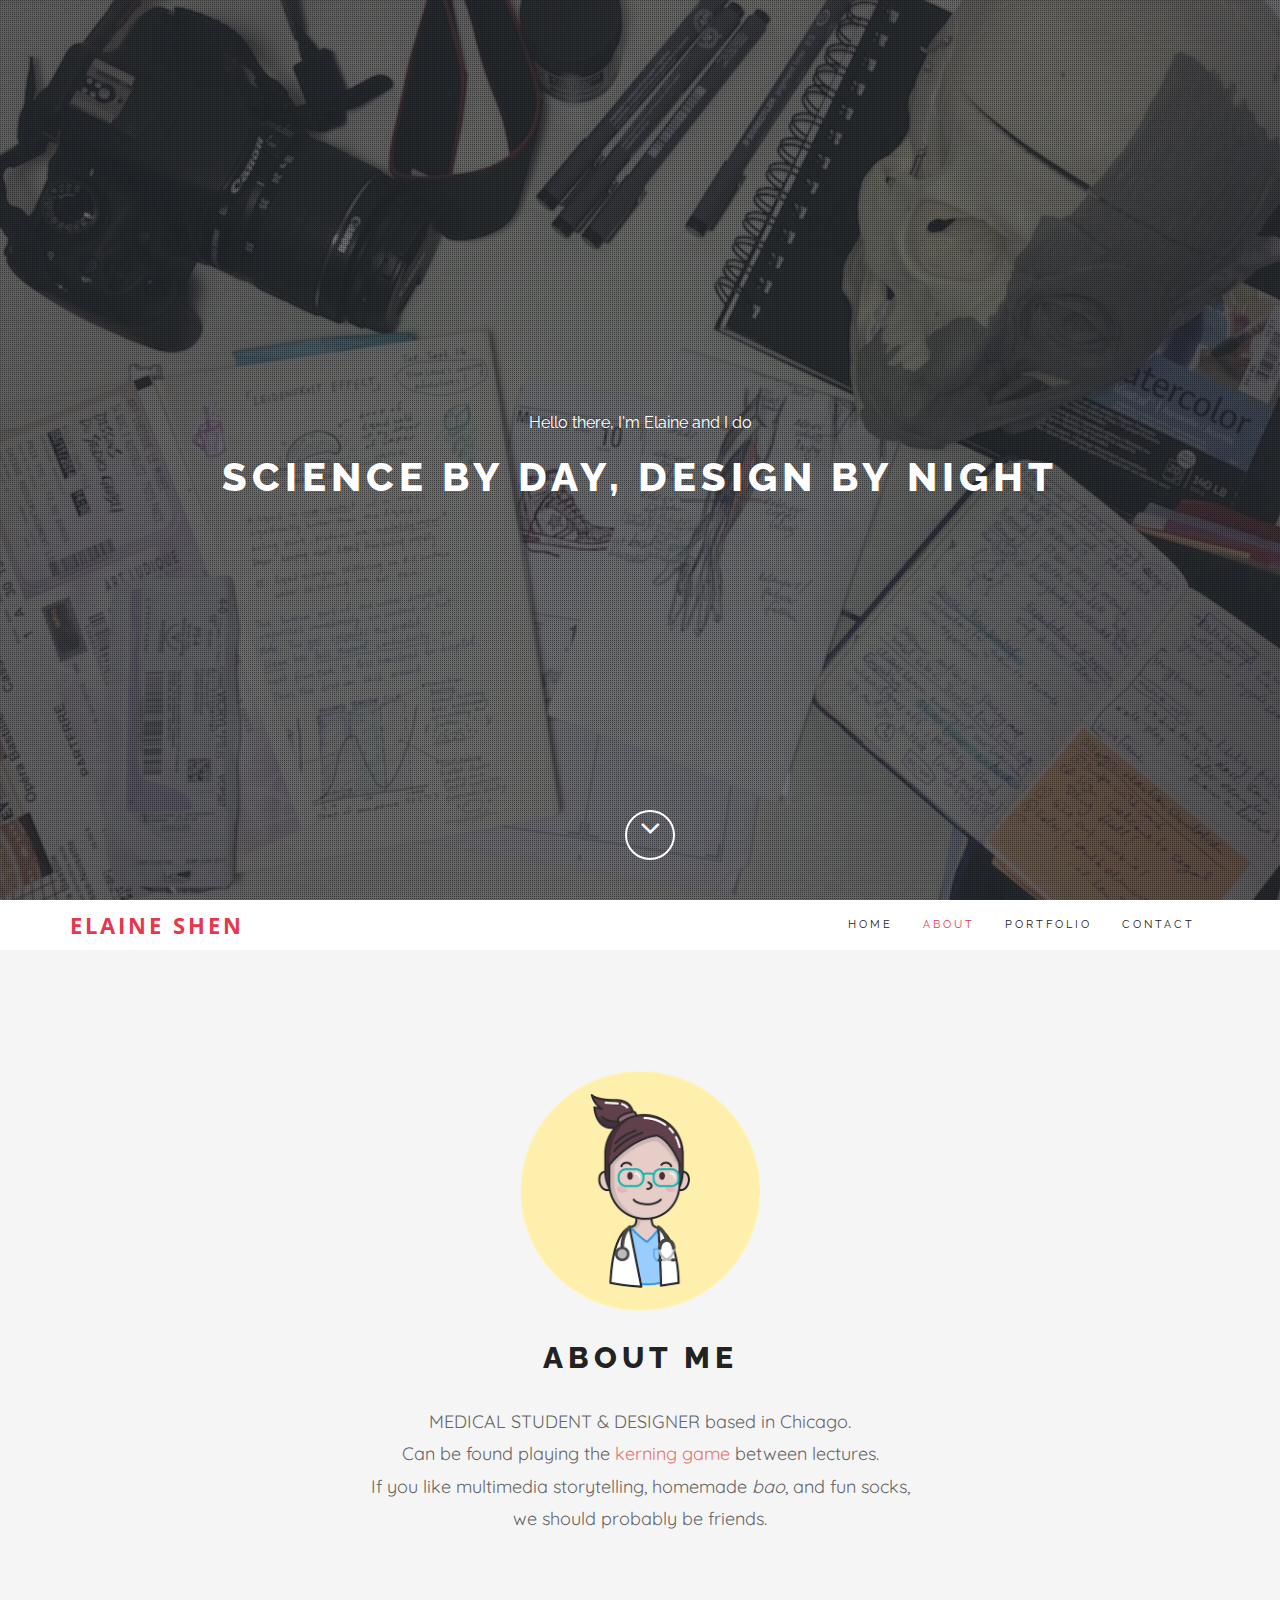
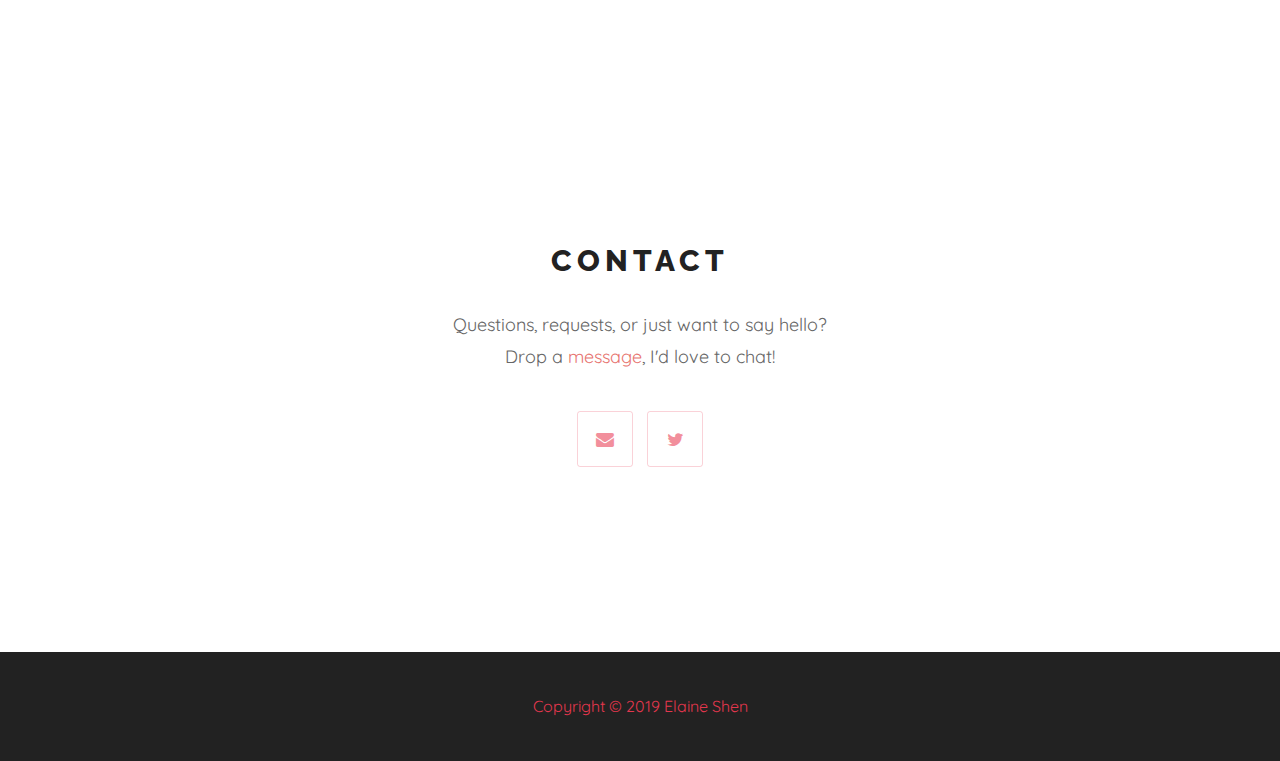
==== commit fa71e333: "year update" ====
--- a/index.html
+++ b/index.html
@@ -204,7 +204,7 @@
                         <figure class="effect-bubba">
                             <img src="assets/images/edrum_small.jpg" alt="img01"/>
                             <figcaption>
-                                <h2>DIY ELECTRONIC <span>DRUMSET</span></h2>
+                                <h2>DIY ARDUINO <span>DRUMSET</span></h2>
                                 <p>How I modded a game controller & arduino to make electronic drums for DrumMania</p>
                             </figcaption>
                         </figure>
@@ -279,7 +279,7 @@
 			<div class="row">
 
 				<p class="copyright">
-                        Copyright © 2018 Elaine Shen </a>
+                        Copyright © 2019 Elaine Shen </a>
 				</p>
 
 			</div><!-- .row -->
